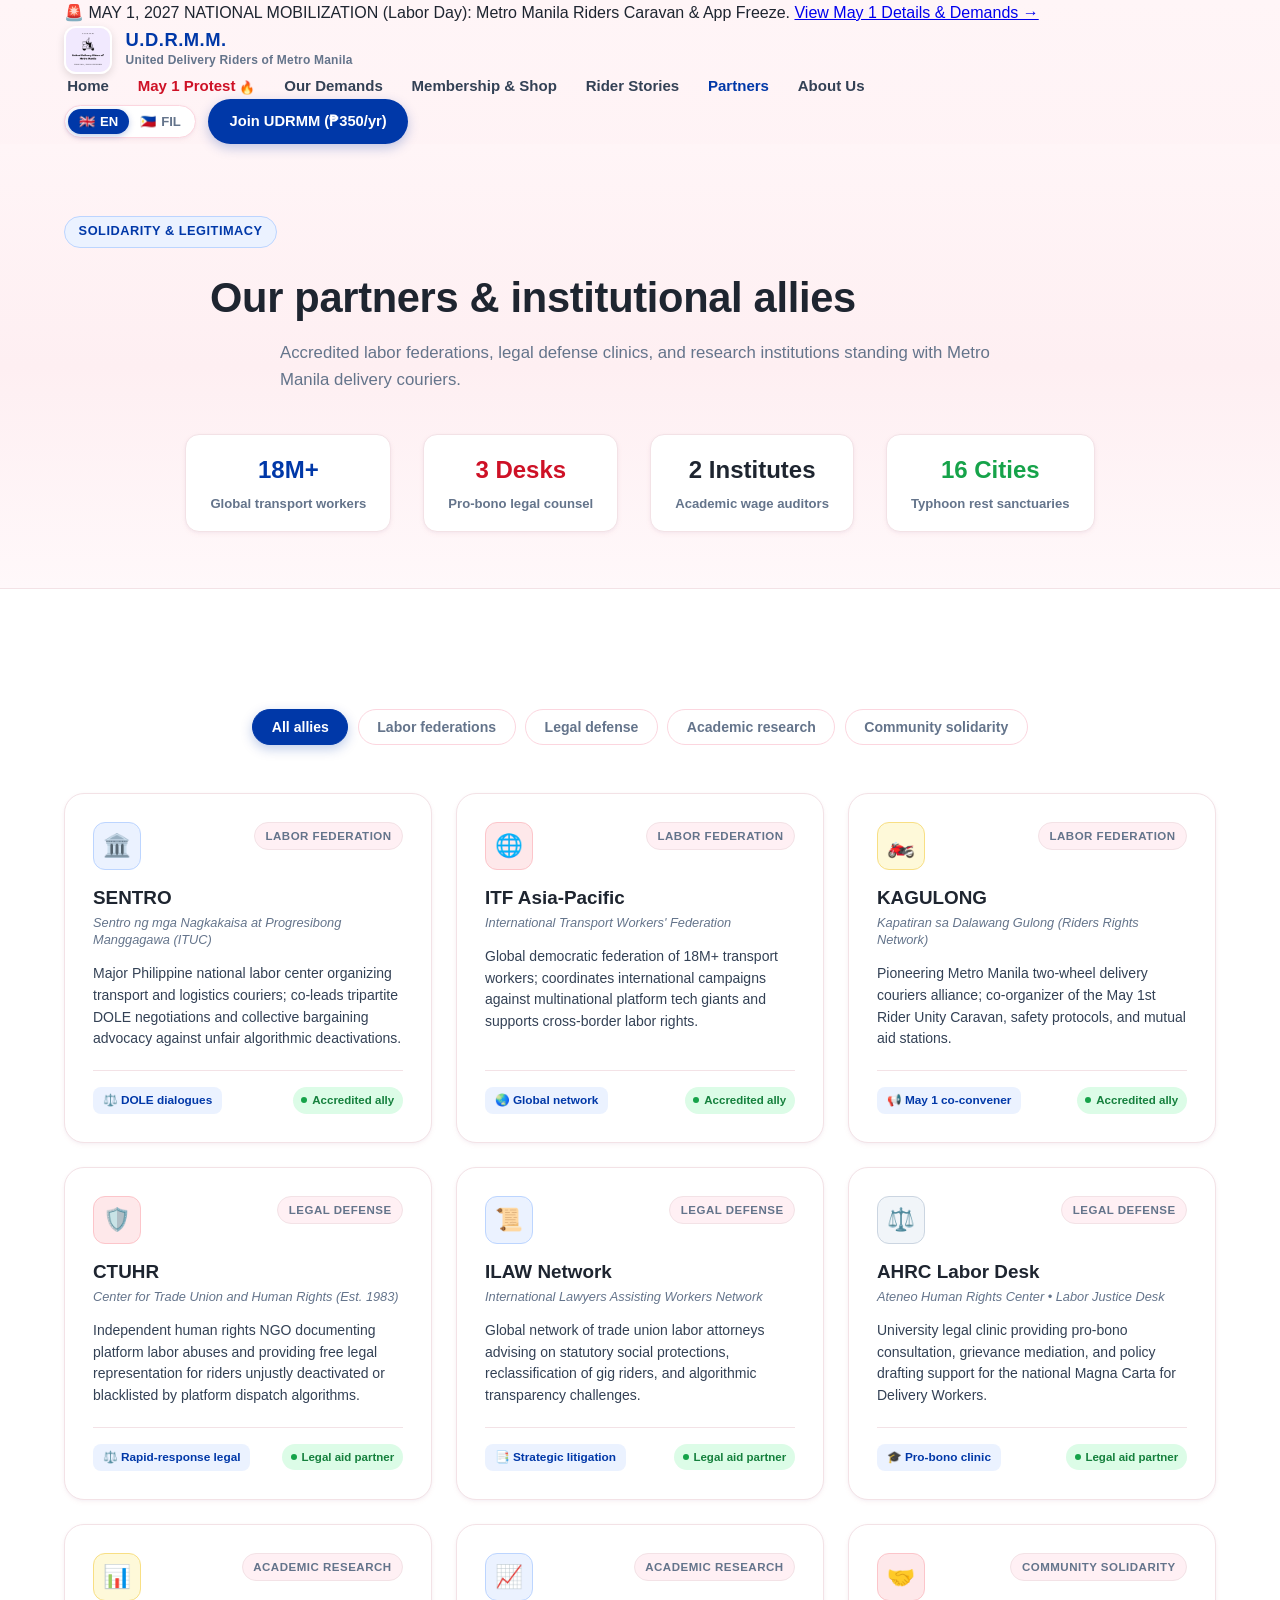
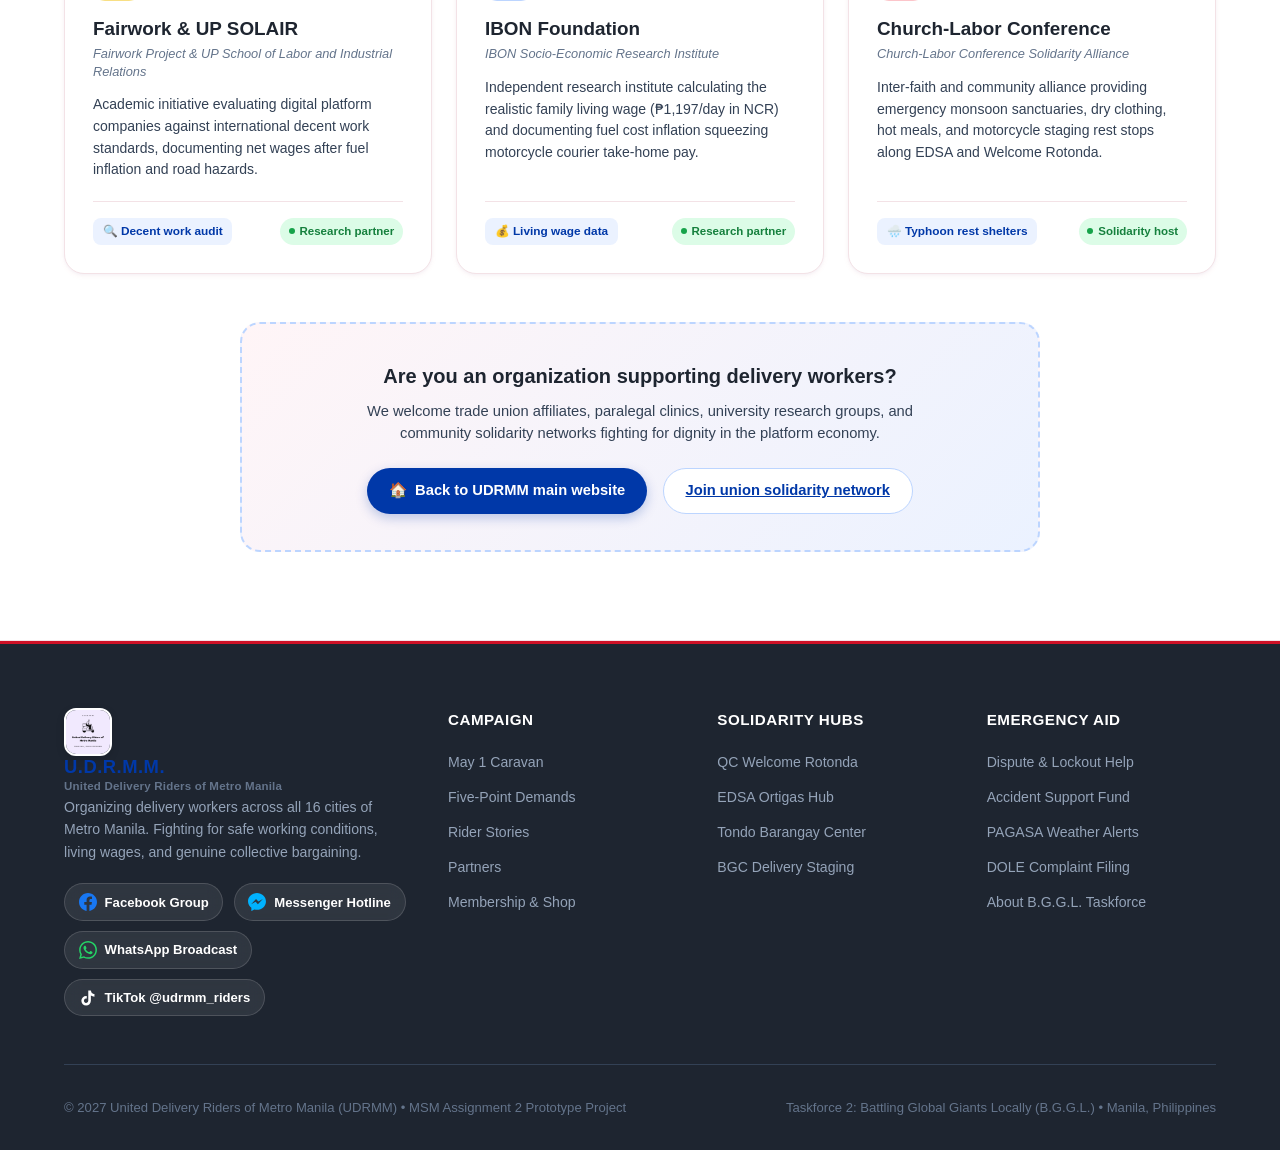
==== partners.html @ 3ba535cc "Update rider story quote to natural recommendation and add partners directory" ====
<!DOCTYPE html>
<html lang="en">
<head>
  <meta charset="UTF-8">
  <meta name="viewport" content="width=device-width, initial-scale=1.0">
  <title>Partners & Institutional Allies • United Delivery Riders of Metro Manila (UDRMM)</title>
  <meta name="description" content="Official directory of accredited trade union federations, legal defense clinics, and academic research institutions allied with the United Delivery Riders of Metro Manila (UDRMM).">
  <link rel="icon" type="image/png" href="assets/logo.png?v=20261011_pink">
  
  <!-- Google Fonts: Inter -->
  <link rel="preconnect" href="https://fonts.googleapis.com">
  <link rel="preconnect" href="https://fonts.gstatic.com" crossorigin>
  <link href="https://fonts.googleapis.com/css2?family=Inter:wght@400;500;600;700;800;900&display=swap" rel="stylesheet">
  
  <link rel="stylesheet" href="style.css">
</head>
<body>

  <!-- Top Announcement Bar -->
  <div class="top-bar" role="region" aria-label="Mobilization Alert">
    <div class="container top-bar-content">
      <span class="pulse-dot" aria-hidden="true"></span>
      <span class="alert-text" data-i18n="alertText">🚨 MAY 1, 2027 NATIONAL MOBILIZATION (Labor Day): Metro Manila Riders Caravan & App Freeze.</span>
      <a href="index.html#protest" class="alert-link" data-i18n="alertLink">View May 1 Details & Demands →</a>
    </div>
  </div>

  <!-- Header & Navigation -->
  <header class="site-header">
    <div class="container header-container">
      <!-- Brand / Logo -->
      <a href="index.html#home" class="brand" aria-label="UDRMM Home">
        <img src="assets/logo.png?v=20261011_pink" alt="UDRMM Official Logo" width="46" height="46" class="brand-logo-img">
        <div class="brand-text">
          <div class="brand-title">U.D.R.M.M.</div>
          <div class="brand-subtitle" data-i18n="brand_subtitle">United Delivery Riders of Metro Manila</div>
        </div>
      </a>

      <!-- Navigation Links -->
      <nav aria-label="Main Navigation">
        <ul class="nav-links">
          <li><a href="index.html#home" class="nav-link" data-i18n="navHome">Home</a></li>
          <li><a href="index.html#protest" class="nav-link highlight" data-i18n="navProtest">May 1 Protest</a></li>
          <li><a href="index.html#demands" class="nav-link" data-i18n="navDemands">Our Demands</a></li>
          <li><a href="index.html#shop" class="nav-link" data-i18n="navShop">Membership & Shop</a></li>
          <li><a href="index.html#stories" class="nav-link" data-i18n="navStories">Rider Stories</a></li>
          <li><a href="partners.html" class="nav-link active" data-i18n="navPartners">Partners</a></li>
          <li><a href="index.html#about" class="nav-link" data-i18n="navAbout">About Us</a></li>
        </ul>
      </nav>

      <!-- Language Selector & Header Actions -->
      <div class="nav-actions">
        <!-- Language Switcher Pill -->
        <div class="lang-selector" role="group" aria-label="Language Selector">
          <button type="button" class="lang-btn active" data-lang="en" aria-label="Switch to English">
            <span>🇬🇧</span> EN
          </button>
          <button type="button" class="lang-btn" data-lang="fil" aria-label="Lumipat sa Filipino">
            <span>🇵🇭</span> FIL
          </button>
        </div>

        <!-- Join UDRMM CTA Button -->
        <a href="index.html#shop" class="btn-primary open-membership-btn header-join-btn" data-i18n="btnJoinNav">
          Join UDRMM (₱350/yr)
        </a>

        <!-- Mobile Menu Toggle Button -->
        <button class="mobile-menu-btn" id="mobile-menu-toggle" aria-label="Open navigation menu">
          <span></span>
          <span></span>
          <span></span>
        </button>
      </div>
    </div>
  </header>

  <main>
    <!-- PARTNERS HERO BANNER -->
    <section style="padding: 4.5rem 0 2rem; background: var(--bg-page-gradient); border-bottom: 1px solid var(--border-light);">
      <div class="container text-center">
        <span class="section-badge badge-blue" data-i18n="partnersBadge">SOLIDARITY & LEGITIMACY</span>
        <h1 class="section-title" style="font-size: 2.6rem; max-width: 860px; margin: 0.8rem auto 1rem;" data-i18n="partnersTitle">
          Our partners & institutional allies
        </h1>
        <p class="section-desc" style="max-width: 720px; margin: 0 auto 2.5rem; font-size: 1.05rem;" data-i18n="partnersDesc">
          Accredited labor federations, legal defense clinics, and research institutions standing with Metro Manila delivery couriers.
        </p>

        <!-- Legitimacy Verification Indicators -->
        <div style="display: flex; justify-content: center; gap: 2rem; flex-wrap: wrap; margin-bottom: 1.5rem;">
          <div style="background: #FFFFFF; padding: 1rem 1.5rem; border-radius: var(--radius-md); border: 1px solid var(--border-light); box-shadow: var(--shadow-sm); text-align: center; min-width: 170px;">
            <strong style="display: block; font-size: 1.5rem; color: var(--ph-blue);">18M+</strong>
            <span style="font-size: 0.82rem; color: var(--text-muted); font-weight: 600;">Global transport workers</span>
          </div>
          <div style="background: #FFFFFF; padding: 1rem 1.5rem; border-radius: var(--radius-md); border: 1px solid var(--border-light); box-shadow: var(--shadow-sm); text-align: center; min-width: 170px;">
            <strong style="display: block; font-size: 1.5rem; color: var(--ph-red);">3 Desks</strong>
            <span style="font-size: 0.82rem; color: var(--text-muted); font-weight: 600;">Pro-bono legal counsel</span>
          </div>
          <div style="background: #FFFFFF; padding: 1rem 1.5rem; border-radius: var(--radius-md); border: 1px solid var(--border-light); box-shadow: var(--shadow-sm); text-align: center; min-width: 170px;">
            <strong style="display: block; font-size: 1.5rem; color: var(--text-main);">2 Institutes</strong>
            <span style="font-size: 0.82rem; color: var(--text-muted); font-weight: 600;">Academic wage auditors</span>
          </div>
          <div style="background: #FFFFFF; padding: 1rem 1.5rem; border-radius: var(--radius-md); border: 1px solid var(--border-light); box-shadow: var(--shadow-sm); text-align: center; min-width: 170px;">
            <strong style="display: block; font-size: 1.5rem; color: #16A34A;">16 Cities</strong>
            <span style="font-size: 0.82rem; color: var(--text-muted); font-weight: 600;">Typhoon rest sanctuaries</span>
          </div>
        </div>
      </div>
    </section>

    <!-- PARTNERS DIRECTORY SECTION -->
    <section class="partners-section" id="partners" style="border-top: none;">
      <div class="container">
        <!-- Category Filter Bar -->
        <div class="partners-filter-bar" role="tablist" aria-label="Partner categories">
          <button type="button" class="partner-filter-btn active" data-filter="all" role="tab" aria-selected="true" data-i18n="filterAll">All allies</button>
          <button type="button" class="partner-filter-btn" data-filter="labor" role="tab" aria-selected="false" data-i18n="filterLabor">Labor federations</button>
          <button type="button" class="partner-filter-btn" data-filter="legal" role="tab" aria-selected="false" data-i18n="filterLegal">Legal defense</button>
          <button type="button" class="partner-filter-btn" data-filter="research" role="tab" aria-selected="false" data-i18n="filterResearch">Academic research</button>
          <button type="button" class="partner-filter-btn" data-filter="community" role="tab" aria-selected="false" data-i18n="filterCommunity">Community solidarity</button>
        </div>

        <!-- Partners Grid -->
        <div class="partners-grid" id="partners-grid">
          <!-- 1. SENTRO -->
          <div class="partner-card" data-category="labor">
            <div class="partner-card-header">
              <div class="partner-icon-box">🏛️</div>
              <span class="partner-category-tag" data-i18n="catLabor">Labor federation</span>
            </div>
            <h3 class="partner-card-title">SENTRO</h3>
            <div class="partner-card-full-name">Sentro ng mga Nagkakaisa at Progresibong Manggagawa (ITUC)</div>
            <p class="partner-card-desc" data-i18n="partnerSentroDesc">
              Major Philippine national labor center organizing transport and logistics couriers; co-leads tripartite DOLE negotiations and collective bargaining advocacy against unfair algorithmic deactivations.
            </p>
            <div class="partner-card-footer">
              <span class="partner-role-pill" data-i18n="roleSentro">⚖️ DOLE dialogues</span>
              <span class="partner-status-badge" data-i18n="statusAccredited">Accredited ally</span>
            </div>
          </div>

          <!-- 2. ITF Asia-Pacific -->
          <div class="partner-card" data-category="labor">
            <div class="partner-card-header">
              <div class="partner-icon-box icon-red">🌐</div>
              <span class="partner-category-tag" data-i18n="catLabor">Labor federation</span>
            </div>
            <h3 class="partner-card-title">ITF Asia-Pacific</h3>
            <div class="partner-card-full-name">International Transport Workers' Federation</div>
            <p class="partner-card-desc" data-i18n="partnerItfDesc">
              Global democratic federation of 18M+ transport workers; coordinates international campaigns against multinational platform tech giants and supports cross-border labor rights.
            </p>
            <div class="partner-card-footer">
              <span class="partner-role-pill" data-i18n="roleItf">🌏 Global network</span>
              <span class="partner-status-badge" data-i18n="statusAccredited">Accredited ally</span>
            </div>
          </div>

          <!-- 3. KAGULONG -->
          <div class="partner-card" data-category="labor">
            <div class="partner-card-header">
              <div class="partner-icon-box icon-yellow">🏍️</div>
              <span class="partner-category-tag" data-i18n="catLabor">Labor federation</span>
            </div>
            <h3 class="partner-card-title">KAGULONG</h3>
            <div class="partner-card-full-name">Kapatiran sa Dalawang Gulong (Riders Rights Network)</div>
            <p class="partner-card-desc" data-i18n="partnerKagulongDesc">
              Pioneering Metro Manila two-wheel delivery couriers alliance; co-organizer of the May 1st Rider Unity Caravan, safety protocols, and mutual aid stations.
            </p>
            <div class="partner-card-footer">
              <span class="partner-role-pill" data-i18n="roleKagulong">📢 May 1 co-convener</span>
              <span class="partner-status-badge" data-i18n="statusAccredited">Accredited ally</span>
            </div>
          </div>

          <!-- 4. CTUHR -->
          <div class="partner-card" data-category="legal">
            <div class="partner-card-header">
              <div class="partner-icon-box icon-red">🛡️</div>
              <span class="partner-category-tag" data-i18n="catLegal">Legal defense</span>
            </div>
            <h3 class="partner-card-title">CTUHR</h3>
            <div class="partner-card-full-name">Center for Trade Union and Human Rights (Est. 1983)</div>
            <p class="partner-card-desc" data-i18n="partnerCtuhrDesc">
              Independent human rights NGO documenting platform labor abuses and providing free legal representation for riders unjustly deactivated or blacklisted by platform dispatch algorithms.
            </p>
            <div class="partner-card-footer">
              <span class="partner-role-pill" data-i18n="roleCtuhr">⚖️ Rapid-response legal</span>
              <span class="partner-status-badge" data-i18n="statusLegal">Legal aid partner</span>
            </div>
          </div>

          <!-- 5. ILAW Network -->
          <div class="partner-card" data-category="legal">
            <div class="partner-card-header">
              <div class="partner-icon-box">📜</div>
              <span class="partner-category-tag" data-i18n="catLegal">Legal defense</span>
            </div>
            <h3 class="partner-card-title">ILAW Network</h3>
            <div class="partner-card-full-name">International Lawyers Assisting Workers Network</div>
            <p class="partner-card-desc" data-i18n="partnerIlawDesc">
              Global network of trade union labor attorneys advising on statutory social protections, reclassification of gig riders, and algorithmic transparency challenges.
            </p>
            <div class="partner-card-footer">
              <span class="partner-role-pill" data-i18n="roleIlaw">📑 Strategic litigation</span>
              <span class="partner-status-badge" data-i18n="statusLegal">Legal aid partner</span>
            </div>
          </div>

          <!-- 6. Ateneo Human Rights Center (AHRC) -->
          <div class="partner-card" data-category="legal">
            <div class="partner-card-header">
              <div class="partner-icon-box icon-slate">⚖️</div>
              <span class="partner-category-tag" data-i18n="catLegal">Legal defense</span>
            </div>
            <h3 class="partner-card-title">AHRC Labor Desk</h3>
            <div class="partner-card-full-name">Ateneo Human Rights Center • Labor Justice Desk</div>
            <p class="partner-card-desc" data-i18n="partnerAhrcDesc">
              University legal clinic providing pro-bono consultation, grievance mediation, and policy drafting support for the national Magna Carta for Delivery Workers.
            </p>
            <div class="partner-card-footer">
              <span class="partner-role-pill" data-i18n="roleAhrc">🎓 Pro-bono clinic</span>
              <span class="partner-status-badge" data-i18n="statusLegal">Legal aid partner</span>
            </div>
          </div>

          <!-- 7. Fairwork Philippines / UP SOLAIR -->
          <div class="partner-card" data-category="research">
            <div class="partner-card-header">
              <div class="partner-icon-box icon-yellow">📊</div>
              <span class="partner-category-tag" data-i18n="catResearch">Academic research</span>
            </div>
            <h3 class="partner-card-title">Fairwork & UP SOLAIR</h3>
            <div class="partner-card-full-name">Fairwork Project & UP School of Labor and Industrial Relations</div>
            <p class="partner-card-desc" data-i18n="partnerFairworkDesc">
              Academic initiative evaluating digital platform companies against international decent work standards, documenting net wages after fuel inflation and road hazards.
            </p>
            <div class="partner-card-footer">
              <span class="partner-role-pill" data-i18n="roleFairwork">🔍 Decent work audit</span>
              <span class="partner-status-badge" data-i18n="statusResearch">Research partner</span>
            </div>
          </div>

          <!-- 8. IBON Foundation -->
          <div class="partner-card" data-category="research">
            <div class="partner-card-header">
              <div class="partner-icon-box">📈</div>
              <span class="partner-category-tag" data-i18n="catResearch">Academic research</span>
            </div>
            <h3 class="partner-card-title">IBON Foundation</h3>
            <div class="partner-card-full-name">IBON Socio-Economic Research Institute</div>
            <p class="partner-card-desc" data-i18n="partnerIbonDesc">
              Independent research institute calculating the realistic family living wage (₱1,197/day in NCR) and documenting fuel cost inflation squeezing motorcycle courier take-home pay.
            </p>
            <div class="partner-card-footer">
              <span class="partner-role-pill" data-i18n="roleIbon">💰 Living wage data</span>
              <span class="partner-status-badge" data-i18n="statusResearch">Research partner</span>
            </div>
          </div>

          <!-- 9. Church-Labor Conference (CLC) -->
          <div class="partner-card" data-category="community">
            <div class="partner-card-header">
              <div class="partner-icon-box icon-red">🤝</div>
              <span class="partner-category-tag" data-i18n="catCommunity">Community solidarity</span>
            </div>
            <h3 class="partner-card-title">Church-Labor Conference</h3>
            <div class="partner-card-full-name">Church-Labor Conference Solidarity Alliance</div>
            <p class="partner-card-desc" data-i18n="partnerClcDesc">
              Inter-faith and community alliance providing emergency monsoon sanctuaries, dry clothing, hot meals, and motorcycle staging rest stops along EDSA and Welcome Rotonda.
            </p>
            <div class="partner-card-footer">
              <span class="partner-role-pill" data-i18n="roleClc">🌧️ Typhoon rest shelters</span>
              <span class="partner-status-badge" data-i18n="statusCommunity">Solidarity host</span>
            </div>
          </div>
        </div>

        <!-- Partnership Solidarity CTA Box -->
        <div class="partners-cta-box">
          <h3 class="partners-cta-title" data-i18n="partnersCtaTitle">Are you an organization supporting delivery workers?</h3>
          <p class="partners-cta-desc" data-i18n="partnersCtaDesc">
            We welcome trade union affiliates, paralegal clinics, university research groups, and community solidarity networks fighting for dignity in the platform economy.
          </p>
          <div class="partners-cta-actions">
            <a href="index.html#home" class="btn-primary">
              <span>🏠</span> Back to UDRMM main website
            </a>
            <a href="index.html#shop" class="btn-secondary open-membership-btn" data-i18n="btnJoinAsAlly">
              <span>✊</span> Join union solidarity network
            </a>
          </div>
        </div>
      </div>
    </section>
  </main>

  <!-- Site Footer -->
  <footer class="site-footer">
    <div class="container">
      <div class="footer-grid">
        <div class="footer-brand">
          <div class="footer-logo">
            <img src="assets/logo.png?v=20261011_pink" alt="UDRMM Official Logo" width="44" height="44" class="brand-logo-img">
            <div>
              <div class="brand-title">U.D.R.M.M.</div>
              <div class="brand-subtitle" style="font-size: 0.72rem;" data-i18n="brand_subtitle">United Delivery Riders of Metro Manila</div>
            </div>
          </div>
          <p class="footer-desc">
            Organizing delivery workers across all 16 cities of Metro Manila. Fighting for safe working conditions, living wages, and genuine collective bargaining.
          </p>
          <div class="social-pills-row" role="list" aria-label="Official Union Community Channels">
            <a href="https://facebook.com" target="_blank" rel="noopener noreferrer" class="social-pill pill-facebook" role="listitem" aria-label="UDRMM Facebook Group">
              <svg width="18" height="18" viewBox="0 0 24 24" fill="#1877F2"><path d="M24 12.073c0-6.627-5.373-12-12-12s-12 5.373-12 12c0 5.99 4.388 10.954 10.125 11.854v-8.385H7.078v-3.47h3.047V9.43c0-3.007 1.792-4.669 4.533-4.669 1.312 0 2.686.235 2.686.235v2.953H15.83c-1.491 0-1.956.925-1.956 1.874v2.25h3.328l-.532 3.47h-2.796v8.385C19.612 23.027 24 18.062 24 12.073z"/></svg>
              <span>Facebook Group</span>
            </a>
            <a href="https://messenger.com" target="_blank" rel="noopener noreferrer" class="social-pill pill-messenger" role="listitem" aria-label="UDRMM Messenger Hotline">
              <svg width="18" height="18" viewBox="0 0 24 24" fill="#00B2FE"><path d="M12 0C5.373 0 0 4.974 0 11.111c0 3.498 1.744 6.614 4.469 8.652v4.341l4.062-2.23c1.074.298 2.222.459 3.406.459 6.627 0 12-4.975 12-11.111C24 4.974 18.627 0 12 0zm1.191 14.963l-3.055-3.26-5.963 3.26 6.559-6.963 3.13 3.259 5.889-3.259-6.56 6.963z"/></svg>
              <span>Messenger Hotline</span>
            </a>
            <a href="https://whatsapp.com" target="_blank" rel="noopener noreferrer" class="social-pill pill-whatsapp" role="listitem" aria-label="UDRMM WhatsApp Community">
              <svg width="18" height="18" viewBox="0 0 24 24" fill="#25D366"><path d="M.057 24l1.687-6.163c-1.041-1.804-1.588-3.849-1.587-5.946.003-6.556 5.338-11.891 11.893-11.891 3.181.001 6.167 1.24 8.413 3.488 2.245 2.248 3.481 5.236 3.48 8.414-.003 6.557-5.338 11.892-11.893 11.892-1.99-.001-3.951-.5-5.688-1.448l-6.305 1.654zm6.597-3.807c1.676.995 3.276 1.591 5.392 1.592 5.448 0 9.886-4.434 9.889-9.885.002-5.462-4.415-9.89-9.881-9.892-5.452 0-9.887 4.434-9.889 9.884-.001 2.225.651 3.891 1.746 5.634l-.999 3.648 3.742-.981zm11.387-5.464c-.074-.124-.272-.198-.57-.347-.297-.149-1.758-.868-2.031-.967-.272-.099-.47-.149-.669.149-.198.297-.768.967-.941 1.165-.173.198-.347.223-.644.074-.297-.149-1.255-.462-2.39-1.475-.883-.788-1.48-1.761-1.653-2.059-.173-.297-.018-.458.13-.606.134-.133.297-.347.446-.521.151-.172.2-.296.3-.495.099-.198.05-.372-.025-.521-.075-.148-.669-1.611-.916-2.206-.242-.579-.487-.501-.669-.51l-.57-.01c-.198 0-.52.074-.792.372s-1.04 1.016-1.04 2.479 1.065 2.876 1.213 3.074c.149.198 2.095 3.2 5.076 4.487.709.306 1.263.489 1.694.626.712.226 1.36.194 1.872.118.571-.085 1.758-.719 2.006-1.413.248-.695.248-1.29.173-1.414z"/></svg>
              <span>WhatsApp Broadcast</span>
            </a>
            <a href="https://tiktok.com" target="_blank" rel="noopener noreferrer" class="social-pill pill-tiktok" role="listitem" aria-label="UDRMM TikTok Account">
              <svg width="18" height="18" viewBox="0 0 24 24" fill="#FFFFFF"><path d="M19.59 6.69a4.83 4.83 0 0 1-3.77-4.25V2h-3.45v13.67a2.89 2.89 0 0 1-5.2 1.74 2.89 2.89 0 0 1 2.31-4.64c.298 0 .591.045.87.134V9.42a6.34 6.34 0 0 0-.87-.06 6.34 6.34 0 0 0-6.34 6.34 6.34 6.34 0 0 0 6.34 6.34 6.34 6.34 0 0 0 6.34-6.34V8.75a8.16 8.16 0 0 0 4.77 1.52V6.82a4.85 4.85 0 0 1-1-.13z"/></svg>
              <span>TikTok @udrmm_riders</span>
            </a>
          </div>
        </div>

        <div class="footer-col">
          <h5>Campaign</h5>
          <ul class="footer-links">
            <li><a href="index.html#protest">May 1 Caravan</a></li>
            <li><a href="index.html#demands">Five-Point Demands</a></li>
            <li><a href="index.html#stories">Rider Stories</a></li>
            <li><a href="partners.html" data-i18n="navPartners">Partners</a></li>
            <li><a href="index.html#shop" data-i18n="navShop">Membership & Shop</a></li>
          </ul>
        </div>

        <div class="footer-col">
          <h5>Solidarity Hubs</h5>
          <ul class="footer-links">
            <li><a href="#">QC Welcome Rotonda</a></li>
            <li><a href="#">EDSA Ortigas Hub</a></li>
            <li><a href="#">Tondo Barangay Center</a></li>
            <li><a href="#">BGC Delivery Staging</a></li>
          </ul>
        </div>

        <div class="footer-col">
          <h5>Emergency Aid</h5>
          <ul class="footer-links">
            <li><a href="#">Dispute & Lockout Help</a></li>
            <li><a href="#">Accident Support Fund</a></li>
            <li><a href="#">PAGASA Weather Alerts</a></li>
            <li><a href="#">DOLE Complaint Filing</a></li>
            <li><a href="index.html#about">About B.G.G.L. Taskforce</a></li>
          </ul>
        </div>
      </div>

      <div class="footer-bottom">
        <div>
          © 2027 United Delivery Riders of Metro Manila (UDRMM) • MSM Assignment 2 Prototype Project
        </div>
        <div>
          Taskforce 2: Battling Global Giants Locally (B.G.G.L.) • Manila, Philippines
        </div>
      </div>
    </div>
  </footer>

  <!-- MOBILE NAVIGATION DRAWER & OVERLAY -->
  <div class="mobile-nav-overlay" id="mobile-nav-overlay" aria-hidden="true">
    <div class="mobile-nav-backdrop" id="mobile-nav-backdrop"></div>
    <div class="mobile-nav-drawer" id="mobile-nav-drawer" role="dialog" aria-modal="true" aria-label="Mobile Navigation">
      <div class="mobile-nav-header">
        <a href="index.html#home" class="mobile-nav-brand" id="mobile-nav-brand-link">
          <img src="assets/logo.png?v=20261011_pink" alt="UDRMM Official Logo" width="38" height="38" class="brand-logo-img">
          <div>
            <div class="brand-title" style="font-size: 0.95rem;">U.D.R.M.M.</div>
            <div class="brand-subtitle" style="font-size: 0.7rem;" data-i18n="brand_subtitle">United Delivery Riders of Metro Manila</div>
          </div>
        </a>
        <button class="mobile-nav-close" id="mobile-nav-close" aria-label="Close navigation menu">✕</button>
      </div>

      <div class="mobile-nav-body">
        <ul class="mobile-nav-list">
          <li>
            <a href="index.html#home" class="mobile-nav-link">
              <span class="mn-icon">🏠</span>
              <span data-i18n="navHome">Home</span>
            </a>
          </li>
          <li>
            <a href="index.html#protest" class="mobile-nav-link mn-protest">
              <span class="mn-icon">🚨</span>
              <span data-i18n="navProtest">May 1 Protest</span>
              <span class="mn-badge">Labor Day 2027</span>
            </a>
          </li>
          <li>
            <a href="index.html#demands" class="mobile-nav-link">
              <span class="mn-icon">📋</span>
              <span data-i18n="navDemands">Our Demands</span>
            </a>
          </li>
          <li>
            <a href="index.html#shop" class="mobile-nav-link">
              <span class="mn-icon">🛍️</span>
              <span data-i18n="navShop">Membership & Shop</span>
              <span class="mn-badge-free">JOIN & GEAR</span>
            </a>
          </li>
          <li>
            <a href="index.html#stories" class="mobile-nav-link">
              <span class="mn-icon">🗣️</span>
              <span data-i18n="navStories">Rider Stories</span>
            </a>
          </li>
          <li>
            <a href="partners.html" class="mobile-nav-link active">
              <span class="mn-icon">🤝</span>
              <span data-i18n="navPartners">Partners</span>
            </a>
          </li>
          <li>
            <a href="index.html#about" class="mobile-nav-link">
              <span class="mn-icon">ℹ️</span>
              <span data-i18n="navAbout">About Us</span>
            </a>
          </li>
        </ul>

        <!-- Mobile CTA: Join UDRMM (₱350/yr) -->
        <div class="mobile-nav-cta-card">
          <div class="mn-cta-header">
            <span class="mn-gift-icon">🎁</span>
            <div>
              <strong style="color: var(--ph-blue); font-size: 0.92rem; display: block;">Official Union Membership</strong>
              <p style="font-size: 0.78rem; color: var(--text-body); margin: 0;" data-i18n="heroPonchoDesc">
                High-visibility reflective all-weather poncho given to all riders upon registration.
              </p>
            </div>
          </div>
          <a href="index.html#shop" class="btn-primary mobile-cta-btn" style="width: 100%; justify-content: center; margin-top: 0.75rem; text-decoration: none;" data-i18n="btnJoinNav">
            Join UDRMM (₱350/yr)
          </a>
        </div>

        <!-- Quick Language Switcher inside menu -->
        <div class="mobile-nav-lang-section">
          <span style="font-size: 0.78rem; font-weight: 700; color: var(--text-muted); text-transform: uppercase; letter-spacing: 0.5px;">Wika / Language</span>
          <div class="lang-selector mobile-lang-selector" role="group" aria-label="Language Selector">
            <button type="button" class="lang-btn active" data-lang="en">
              <span>🇬🇧</span> English
            </button>
            <button type="button" class="lang-btn" data-lang="fil">
              <span>🇵🇭</span> Filipino
            </button>
          </div>
        </div>
      </div>
    </div>
  </div>

  <script src="app.js"></script>
</body>
</html>
---- style.css ----
:root {
  /* Soft Rosy & Warm Backgrounds */
  --bg-page: #FFF4F6;
  --bg-page-gradient: linear-gradient(180deg, #FFF5F7 0%, #FEEFF2 50%, #FFF8FA 100%);
  --bg-card: #FFFFFF;
  --bg-card-soft: #FFF0F4;
  --bg-card-hover: #FFEAF0;
  --bg-highlight: #FFE5EC;
  
  /* Philippine Flag & Union Colors */
  --ph-blue: #0038A8;
  --ph-blue-hover: #002D87;
  --ph-blue-light: #EBF2FF;
  --ph-blue-border: #BCD5FF;
  
  --ph-red: #CE1126;
  --ph-red-hover: #B50C1F;
  --ph-red-light: #FEE8EA;
  --ph-red-border: #FCC5CA;
  
  --ph-yellow: #FCD116;
  --ph-yellow-dark: #D9A404;
  --ph-yellow-light: #FEF9D9;
  
  --union-neon: #DFFF00;
  --union-neon-text: #2C3500;
  
  /* Neutral Slate Texts */
  --text-main: #1E2530;
  --text-body: #334155;
  --text-muted: #64748B;
  --text-light: #94A3B8;
  --border-subtle: #FCD6DF;
  --border-light: #F3E2E6;
  
  /* Shadows & Elevation */
  --shadow-sm: 0 2px 6px rgba(206, 17, 38, 0.04), 0 1px 3px rgba(0, 56, 168, 0.04);
  --shadow-md: 0 10px 25px -4px rgba(220, 38, 76, 0.08), 0 4px 10px -2px rgba(0, 56, 168, 0.05);
  --shadow-lg: 0 20px 35px -5px rgba(206, 17, 38, 0.12), 0 10px 15px -4px rgba(0, 56, 168, 0.06);
  --radius-sm: 8px;
  --radius-md: 14px;
  --radius-lg: 20px;
  --radius-pill: 9999px;
  
  --font-sans: -apple-system, BlinkMacSystemFont, "Segoe UI", Roboto, "Helvetica Neue", Arial, sans-serif;
  --container-max: 1200px;
}

* {
  box-sizing: border-box;
  margin: 0;
  padding: 0;
}

html {
  scroll-behavior: smooth;
  scroll-padding-top: 85px;
  font-size: 16px;
}

body {
  font-family: var(--font-sans);
  background: var(--bg-page-gradient);
  background-attachment: fixed;
  color: var(--text-main);
  line-height: 1.6;
  overflow-x: hidden;
  min-height: 100vh;
}

body.modal-open {
  overflow: hidden !important;
}

/* Accessibility focus */
button:focus-visible, a:focus-visible, input:focus-visible, select:focus-visible {
  outline: 3px solid var(--ph-blue);
  outline-offset: 2px;
}

/* Container */
.container {
  width: 100%;
  max-width: var(--container-max);
  margin: 0 auto;
  padding: 0 1.5rem;
}

/* Top Notification / Emergency Alert Bar */
.top-alert-bar {
  background: linear-gradient(90deg, #CE1126 0%, #B50C1F 60%, #0038A8 100%);
  color: #FFFFFF;
  font-size: 0.88rem;
  padding: 0.6rem 1rem;
  text-align: center;
  position: relative;
  z-index: 101;
  box-shadow: 0 2px 8px rgba(206, 17, 38, 0.2);
}

.top-alert-content {
  display: flex;
  align-items: center;
  justify-content: center;
  gap: 0.75rem;
  flex-wrap: wrap;
  font-weight: 500;
}

.alert-tag {
  background: var(--union-neon);
  color: var(--union-neon-text);
  padding: 0.15rem 0.6rem;
  border-radius: var(--radius-pill);
  font-size: 0.75rem;
  font-weight: 800;
  letter-spacing: 0.5px;
  text-transform: uppercase;
}

.top-alert-link {
  color: #FFFFFF;
  text-decoration: underline;
  font-weight: 700;
  cursor: pointer;
  margin-left: 0.4rem;
}

/* Navigation */
.navbar {
  position: sticky;
  top: 0;
  background: rgba(255, 245, 247, 0.94);
  backdrop-filter: blur(14px);
  -webkit-backdrop-filter: blur(14px);
  border-bottom: 1px solid var(--border-subtle);
  z-index: 100;
  transition: all 0.3s ease;
}

.nav-container {
  display: flex;
  align-items: center;
  justify-content: space-between;
  height: 74px;
}

.brand {
  display: flex;
  align-items: center;
  gap: 0.85rem;
  text-decoration: none;
  color: var(--text-main);
}

.brand-logo-img {
  width: 48px;
  height: 48px;
  border-radius: 12px;
  object-fit: cover;
  box-shadow: 0 3px 8px rgba(0, 0, 0, 0.12);
  border: 2px solid var(--bg-card);
}

.brand-text {
  display: flex;
  flex-direction: column;
}

.brand-title {
  font-size: 1.15rem;
  font-weight: 900;
  letter-spacing: 0.5px;
  color: var(--ph-blue);
  line-height: 1.15;
}

.brand-subtitle {
  font-size: 0.75rem;
  font-weight: 600;
  color: var(--text-muted);
  letter-spacing: 0.2px;
}

.nav-links {
  display: flex;
  align-items: center;
  gap: 1.4rem;
  list-style: none;
}

.nav-link {
  text-decoration: none;
  color: var(--text-body);
  font-weight: 600;
  font-size: 0.94rem;
  position: relative;
  transition: color 0.2s ease;
  padding: 0.4rem 0.2rem;
}

.nav-link:hover, .nav-link.active {
  color: var(--ph-blue);
}

.nav-link.highlight {
  color: var(--ph-red);
}

.nav-link.highlight::after {
  content: "🔥";
  margin-left: 4px;
  font-size: 0.85em;
}

.nav-actions {
  display: flex;
  align-items: center;
  gap: 0.75rem;
}

/* Language Switcher Pill */
.lang-selector {
  display: inline-flex;
  align-items: center;
  background: #FFFFFF;
  border: 1.5px solid var(--border-subtle);
  border-radius: var(--radius-pill);
  padding: 3px;
  box-shadow: var(--shadow-sm);
}

.lang-btn {
  border: none;
  background: transparent;
  padding: 5px 11px;
  font-size: 0.82rem;
  font-weight: 700;
  border-radius: var(--radius-pill);
  cursor: pointer;
  color: var(--text-muted);
  display: flex;
  align-items: center;
  gap: 5px;
  transition: all 0.2s ease;
}

.lang-btn.active {
  background: var(--ph-blue);
  color: #FFFFFF;
  box-shadow: 0 2px 6px rgba(0, 56, 168, 0.25);
}

.lang-btn:hover:not(.active) {
  color: var(--ph-blue);
  background: var(--ph-blue-light);
}

/* Header Buttons */
.cart-btn {
  position: relative;
  background: #FFFFFF;
  border: 1.5px solid var(--border-subtle);
  width: 42px;
  height: 42px;
  border-radius: 50%;
  display: flex;
  align-items: center;
  justify-content: center;
  cursor: pointer;
  color: var(--text-main);
  transition: all 0.2s ease;
  box-shadow: var(--shadow-sm);
}

.cart-btn:hover {
  border-color: var(--ph-blue);
  color: var(--ph-blue);
  transform: translateY(-1px);
}

.cart-count {
  position: absolute;
  top: -4px;
  right: -4px;
  background: var(--ph-red);
  color: #FFFFFF;
  font-size: 0.7rem;
  font-weight: 800;
  width: 20px;
  height: 20px;
  border-radius: 50%;
  display: flex;
  align-items: center;
  justify-content: center;
  border: 2px solid #FFFFFF;
}

.btn-primary {
  background: var(--ph-blue);
  color: #FFFFFF;
  padding: 0.65rem 1.35rem;
  border-radius: var(--radius-pill);
  font-weight: 700;
  font-size: 0.92rem;
  text-decoration: none;
  border: none;
  cursor: pointer;
  display: inline-flex;
  align-items: center;
  gap: 0.5rem;
  transition: all 0.25s ease;
  box-shadow: 0 4px 12px rgba(0, 56, 168, 0.25);
}

.btn-primary:hover {
  background: var(--ph-blue-hover);
  transform: translateY(-2px);
  box-shadow: 0 6px 18px rgba(0, 56, 168, 0.35);
}

.btn-red {
  background: var(--ph-red);
  color: #FFFFFF;
  padding: 0.65rem 1.35rem;
  border-radius: var(--radius-pill);
  font-weight: 700;
  font-size: 0.92rem;
  text-decoration: none;
  border: none;
  cursor: pointer;
  display: inline-flex;
  align-items: center;
  gap: 0.5rem;
  transition: all 0.25s ease;
  box-shadow: 0 4px 12px rgba(206, 17, 38, 0.25);
}

.btn-red:hover {
  background: var(--ph-red-hover);
  transform: translateY(-2px);
  box-shadow: 0 6px 18px rgba(206, 17, 38, 0.35);
}

.btn-secondary {
  background: #FFFFFF;
  color: var(--ph-blue);
  border: 1.5px solid var(--ph-blue-border);
  padding: 0.65rem 1.35rem;
  border-radius: var(--radius-pill);
  font-weight: 700;
  font-size: 0.92rem;
  cursor: pointer;
  display: inline-flex;
  align-items: center;
  gap: 0.5rem;
  transition: all 0.2s ease;
}

.btn-secondary:hover {
  background: var(--ph-blue-light);
  border-color: var(--ph-blue);
  transform: translateY(-1px);
}

/* Mobile Hamburger Button */
.mobile-menu-btn {
  display: none;
  align-items: center;
  justify-content: center;
  width: 44px;
  height: 44px;
  min-width: 44px;
  min-height: 44px;
  border-radius: 12px;
  background: #FFFFFF;
  border: 1.5px solid var(--border-light);
  color: var(--ph-blue);
  cursor: pointer;
  padding: 0;
  transition: all 0.2s ease;
  box-shadow: 0 2px 6px rgba(0, 0, 0, 0.05);
}

.mobile-menu-btn:hover,
.mobile-menu-btn:focus,
.mobile-menu-btn:active {
  background: var(--ph-blue-light);
  border-color: var(--ph-blue);
  color: var(--ph-blue-hover);
  transform: translateY(-1px);
}

/* Hero Section */
.hero {
  padding: 3.5rem 0 4rem;
  position: relative;
  overflow: hidden;
}

.hero-grid {
  display: grid;
  grid-template-columns: 1.15fr 0.85fr;
  gap: 3rem;
  align-items: center;
}

.hero-badge-pill {
  display: inline-flex;
  align-items: center;
  gap: 0.5rem;
  background: var(--bg-card);
  border: 1.5px solid var(--border-subtle);
  padding: 0.35rem 0.9rem;
  border-radius: var(--radius-pill);
  font-size: 0.82rem;
  font-weight: 700;
  color: var(--ph-red);
  margin-bottom: 1.25rem;
  box-shadow: var(--shadow-sm);
}

.hero-title {
  font-size: 2.85rem;
  font-weight: 900;
  line-height: 1.15;
  color: var(--text-main);
  margin-bottom: 1.25rem;
  letter-spacing: -0.5px;
}

.hero-title span.slogan-highlight {
  color: var(--ph-blue);
  position: relative;
  display: inline-block;
}

.hero-title span.slogan-highlight::after {
  content: "";
  position: absolute;
  left: 0;
  bottom: 4px;
  width: 100%;
  height: 8px;
  background: rgba(252, 209, 22, 0.45);
  z-index: -1;
  border-radius: 4px;
}

.hero-subtitle {
  font-size: 1.12rem;
  color: var(--text-body);
  line-height: 1.65;
  margin-bottom: 2rem;
  max-width: 580px;
}

.hero-cta-group {
  display: flex;
  gap: 1rem;
  flex-wrap: wrap;
  margin-bottom: 2.5rem;
}

.hero-stats-row {
  display: grid;
  grid-template-columns: repeat(3, 1fr);
  gap: 1rem;
  padding-top: 1.5rem;
  border-top: 1.5px dashed var(--border-subtle);
}

.stat-item {
  display: flex;
  flex-direction: column;
}

.stat-num {
  font-size: 1.75rem;
  font-weight: 900;
  color: var(--ph-blue);
  line-height: 1;
  margin-bottom: 0.3rem;
}

.stat-label {
  font-size: 0.8rem;
  color: var(--text-muted);
  font-weight: 600;
  line-height: 1.3;
}

/* Hero Right: Interactive Card Showcase */
.hero-card-display {
  position: relative;
}

.hero-main-card {
  background: #FFFFFF;
  border-radius: var(--radius-lg);
  padding: 1.75rem;
  border: 1.5px solid var(--border-subtle);
  box-shadow: var(--shadow-lg);
  position: relative;
  overflow: hidden;
}

.hero-card-banner {
  background: linear-gradient(135deg, var(--ph-blue) 0%, #1E40AF 100%);
  color: #FFFFFF;
  padding: 1.25rem;
  border-radius: var(--radius-md);
  margin-bottom: 1.25rem;
  display: flex;
  align-items: center;
  gap: 1rem;
}

.hero-sun-icon {
  width: 50px;
  height: 50px;
  background: var(--ph-yellow);
  border-radius: 50%;
  display: flex;
  align-items: center;
  justify-content: center;
  flex-shrink: 0;
  box-shadow: 0 0 15px rgba(252, 209, 22, 0.6);
}

.hero-banner-info h4 {
  font-size: 1.1rem;
  font-weight: 800;
  margin-bottom: 0.2rem;
}

.hero-banner-info p {
  font-size: 0.8rem;
  opacity: 0.9;
  line-height: 1.35;
}

.hero-card-perks {
  list-style: none;
  display: flex;
  flex-direction: column;
  gap: 0.75rem;
  margin-bottom: 1.5rem;
}

.hero-perk-item {
  display: flex;
  align-items: center;
  gap: 0.75rem;
  font-size: 0.92rem;
  color: var(--text-body);
  font-weight: 600;
}

.hero-perk-check {
  width: 24px;
  height: 24px;
  border-radius: 50%;
  background: #DCFCE7;
  color: #15803D;
  display: flex;
  align-items: center;
  justify-content: center;
  font-size: 0.8rem;
  font-weight: 800;
  flex-shrink: 0;
}

.hero-poncho-mini-preview {
  background: var(--bg-card-soft);
  border: 1.5px solid var(--border-subtle);
  border-radius: var(--radius-md);
  padding: 0.9rem;
  display: flex;
  align-items: center;
  gap: 1rem;
}

.poncho-mini-img {
  width: 64px;
  height: 64px;
  border-radius: 10px;
  object-fit: cover;
  border: 1.5px solid #FFFFFF;
}

.poncho-mini-text h5 {
  font-size: 0.88rem;
  font-weight: 800;
  color: var(--ph-blue);
}

.poncho-mini-text p {
  font-size: 0.78rem;
  color: var(--text-muted);
}

.badge-free {
  display: inline-block;
  background: var(--ph-red);
  color: #FFFFFF;
  font-size: 0.68rem;
  font-weight: 900;
  padding: 2px 7px;
  border-radius: 4px;
  text-transform: uppercase;
  margin-left: 5px;
}

/* SECTION HEADERS */
.section-header {
  text-align: center;
  max-width: 760px;
  margin: 0 auto 3rem;
}

.section-badge {
  display: inline-flex;
  align-items: center;
  gap: 0.4rem;
  background: var(--bg-card);
  border: 1.5px solid var(--border-subtle);
  padding: 0.3rem 0.85rem;
  border-radius: var(--radius-pill);
  font-size: 0.8rem;
  font-weight: 800;
  text-transform: uppercase;
  letter-spacing: 0.5px;
  margin-bottom: 0.75rem;
}

.section-badge.badge-red {
  color: var(--ph-red);
  border-color: var(--ph-red-border);
  background: var(--ph-red-light);
}

.section-badge.badge-blue {
  color: var(--ph-blue);
  border-color: var(--ph-blue-border);
  background: var(--ph-blue-light);
}

.section-title {
  font-size: 2.25rem;
  font-weight: 900;
  color: var(--text-main);
  line-height: 1.25;
  margin-bottom: 0.75rem;
  letter-spacing: -0.3px;
}

.section-desc {
  font-size: 1.05rem;
  color: var(--text-muted);
  line-height: 1.6;
}

/* MAY 1, 2026 PROTEST SECTION */
.protest-section {
  padding: 4.5rem 0;
  background: #FFFFFF;
  border-top: 1px solid var(--border-subtle);
  border-bottom: 1px solid var(--border-subtle);
  position: relative;
}

.protest-container {
  display: flex;
  flex-direction: column;
  gap: 2.5rem;
}

/* Countdown Banner */
.countdown-card {
  background: linear-gradient(135deg, #1E2530 0%, #151D28 100%);
  border-radius: var(--radius-lg);
  padding: 2rem 2.5rem;
  color: #FFFFFF;
  display: flex;
  align-items: center;
  justify-content: space-between;
  gap: 2rem;
  box-shadow: var(--shadow-lg);
  border-left: 6px solid var(--ph-red);
}

.countdown-info h3 {
  font-size: 1.5rem;
  font-weight: 900;
  margin-bottom: 0.4rem;
  display: flex;
  align-items: center;
  gap: 0.6rem;
}

.countdown-info p {
  color: #CBD5E1;
  font-size: 0.95rem;
}

.countdown-boxes {
  display: flex;
  gap: 0.85rem;
}

.countdown-box {
  background: rgba(255, 255, 255, 0.1);
  backdrop-filter: blur(8px);
  border: 1px solid rgba(255, 255, 255, 0.15);
  border-radius: var(--radius-md);
  padding: 0.75rem 1rem;
  min-width: 70px;
  text-align: center;
}

.countdown-box .count-num {
  font-size: 1.8rem;
  font-weight: 900;
  color: var(--union-neon);
  line-height: 1.1;
}

.countdown-box .count-lbl {
  font-size: 0.72rem;
  color: #94A3B8;
  text-transform: uppercase;
  font-weight: 700;
  letter-spacing: 0.5px;
}

/* Protest Grid: Schedule & Demands */
.protest-grid {
  display: grid;
  grid-template-columns: 1fr 1fr;
  gap: 2.5rem;
}

.schedule-card, .demands-card {
  background: var(--bg-card-soft);
  border: 1.5px solid var(--border-subtle);
  border-radius: var(--radius-lg);
  padding: 2rem;
  box-shadow: var(--shadow-sm);
}

.card-heading {
  font-size: 1.3rem;
  font-weight: 800;
  color: var(--text-main);
  margin-bottom: 1.5rem;
  display: flex;
  align-items: center;
  gap: 0.6rem;
}

.timeline {
  display: flex;
  flex-direction: column;
  gap: 1.25rem;
  position: relative;
  padding-left: 1.75rem;
}

.timeline::before {
  content: "";
  position: absolute;
  left: 7px;
  top: 8px;
  bottom: 8px;
  width: 2px;
  background: var(--ph-red-border);
}

.timeline-item {
  position: relative;
}

.timeline-dot {
  position: absolute;
  left: -1.75rem;
  top: 5px;
  width: 16px;
  height: 16px;
  border-radius: 50%;
  background: var(--ph-red);
  border: 3px solid #FFFFFF;
  box-shadow: 0 0 0 1px var(--ph-red);
}

.timeline-time {
  font-size: 0.8rem;
  font-weight: 800;
  color: var(--ph-red);
  text-transform: uppercase;
  letter-spacing: 0.5px;
  margin-bottom: 0.2rem;
}

.timeline-title {
  font-size: 1rem;
  font-weight: 800;
  color: var(--text-main);
  margin-bottom: 0.2rem;
}

.timeline-desc {
  font-size: 0.88rem;
  color: var(--text-muted);
  line-height: 1.45;
}

/* Demands Comparison */
.demands-list {
  display: flex;
  flex-direction: column;
  gap: 1rem;
}

.demand-item {
  background: #FFFFFF;
  border-radius: var(--radius-md);
  padding: 1.1rem;
  border: 1px solid var(--border-light);
  display: flex;
  flex-direction: column;
  gap: 0.5rem;
  transition: transform 0.2s ease;
}

.demand-item:hover {
  transform: translateY(-2px);
  border-color: var(--ph-blue-border);
}

.demand-header {
  display: flex;
  align-items: center;
  justify-content: space-between;
}

.demand-badge {
  font-size: 0.72rem;
  font-weight: 800;
  padding: 2px 8px;
  border-radius: var(--radius-pill);
  background: var(--ph-blue-light);
  color: var(--ph-blue);
  text-transform: uppercase;
}

.demand-core {
  font-weight: 800;
  font-size: 0.95rem;
  color: var(--text-main);
}

.demand-comparison {
  display: grid;
  grid-template-columns: 1fr 1fr;
  gap: 0.75rem;
  font-size: 0.82rem;
  margin-top: 0.25rem;
  padding-top: 0.5rem;
  border-top: 1px solid #F1F5F9;
}

.demand-current {
  color: #DC2626;
  background: #FEF2F2;
  padding: 0.4rem 0.6rem;
  border-radius: 6px;
  line-height: 1.35;
}

.demand-proposed {
  color: #16A34A;
  background: #F0FDF4;
  padding: 0.4rem 0.6rem;
  border-radius: 6px;
  font-weight: 600;
  line-height: 1.35;
}

/* Support & RSVP Bar */
.protest-rsvp-card {
  background: linear-gradient(135deg, var(--ph-red-light) 0%, #FFFFFF 100%);
  border: 2px solid var(--ph-red-border);
  border-radius: var(--radius-lg);
  padding: 1.75rem 2rem;
  display: flex;
  align-items: center;
  justify-content: space-between;
  flex-wrap: wrap;
  gap: 1.5rem;
  box-shadow: var(--shadow-md);
}

.rsvp-left {
  display: flex;
  align-items: center;
  gap: 1.25rem;
}

.rsvp-icon-circle {
  width: 56px;
  height: 56px;
  border-radius: 50%;
  background: var(--ph-red);
  color: #FFFFFF;
  display: flex;
  align-items: center;
  justify-content: center;
  font-size: 1.5rem;
  flex-shrink: 0;
}

.rsvp-text h4 {
  font-size: 1.2rem;
  font-weight: 800;
  color: var(--text-main);
  margin-bottom: 0.2rem;
}

.rsvp-text p {
  font-size: 0.88rem;
  color: var(--text-muted);
}

.rsvp-action {
  display: flex;
  align-items: center;
  gap: 1.25rem;
}

.rsvp-counter-badge {
  text-align: right;
  cursor: pointer;
  user-select: none;
  transition: transform 0.15s ease;
  padding: 0.25rem 0.5rem;
  border-radius: 8px;
}

.rsvp-counter-badge:hover {
  transform: translateY(-2px);
  background: rgba(206, 17, 38, 0.05);
}

.rsvp-counter-badge:active {
  transform: scale(0.96);
}

.rsvp-counter-badge .rsvp-count-num {
  font-size: 1.6rem;
  font-weight: 900;
  color: var(--ph-red);
  line-height: 1;
  transition: transform 0.2s cubic-bezier(0.34, 1.56, 0.64, 1);
}

.rsvp-counter-badge .rsvp-count-num.count-pulse {
  animation: rsvpCountPulse 0.45s cubic-bezier(0.34, 1.56, 0.64, 1);
}

@keyframes rsvpCountPulse {
  0% { transform: scale(1); }
  50% { transform: scale(1.4); color: var(--ph-blue); }
  100% { transform: scale(1); color: var(--ph-red); }
}

.rsvp-counter-badge .rsvp-count-label {
  font-size: 0.75rem;
  color: var(--text-muted);
  font-weight: 600;
}

/* ==============================================================================
   METRO MANILA WEATHER & FLOOD RISK ADVISORY WIDGET
   ============================================================================== */
.weather-section {
  padding: 2.25rem 0;
  position: relative;
}

.weather-widget {
  background: #FFFFFF;
  border-radius: var(--radius-lg);
  border: 1.5px solid var(--border-subtle);
  padding: 1.5rem 1.75rem;
  box-shadow: 0 4px 18px rgba(0, 0, 0, 0.04);
  display: grid;
  grid-template-columns: 1.25fr 1fr;
  gap: 1.75rem;
  align-items: center;
  transition: transform 0.2s ease, box-shadow 0.2s ease;
}

.weather-widget:hover {
  box-shadow: 0 6px 24px rgba(0, 0, 0, 0.06);
}

.weather-status {
  display: flex;
  align-items: flex-start;
  gap: 1.15rem;
  padding-right: 1.5rem;
  border-right: 1.5px solid var(--border-light);
}

.weather-icon-box {
  width: 52px;
  height: 52px;
  border-radius: 12px;
  background: #EFF6FF;
  display: flex;
  align-items: center;
  justify-content: center;
  flex-shrink: 0;
  border: 1px solid #BFDBFE;
}

.weather-info {
  display: flex;
  flex-direction: column;
}

.weather-badge-group {
  display: flex;
  align-items: center;
  gap: 0.5rem;
  flex-wrap: wrap;
  margin-bottom: 0.35rem;
}

.weather-badge {
  display: inline-block;
  background: #FEF3C7;
  color: #92400E;
  font-weight: 800;
  font-size: 0.72rem;
  padding: 2px 8px;
  border-radius: var(--radius-pill);
  border: 1px solid #FCD34D;
  text-transform: uppercase;
  letter-spacing: 0.4px;
}

.weather-source-pill {
  display: inline-block;
  background: #FEE2E2;
  color: #B91C1C;
  font-weight: 800;
  font-size: 0.72rem;
  padding: 2px 8px;
  border-radius: var(--radius-pill);
  border: 1px solid #FCA5A5;
}

.weather-info h4 {
  font-size: 1.1rem;
  font-weight: 800;
  color: var(--text-main);
  margin-bottom: 0.25rem;
  line-height: 1.3;
}

.weather-text {
  font-size: 0.84rem;
  color: var(--text-muted);
  line-height: 1.45;
  margin: 0;
}

.weather-advisory {
  display: flex;
  flex-direction: column;
  gap: 0.45rem;
  background: rgba(255, 245, 247, 0.6);
  border: 1.5px dashed rgba(206, 17, 38, 0.25);
  border-radius: 12px;
  padding: 0.95rem 1.15rem;
}

.weather-advisory-header {
  display: flex;
  align-items: center;
  gap: 0.45rem;
}

.wa-shield-icon {
  font-size: 1rem;
}

.weather-advisory h5 {
  font-size: 0.88rem;
  font-weight: 800;
  color: var(--ph-blue);
  margin: 0;
}

.weather-advisory p {
  font-size: 0.82rem;
  color: var(--text-body);
  line-height: 1.4;
  margin: 0;
}

.weather-pledge-btn {
  align-self: flex-start;
  display: inline-flex;
  align-items: center;
  gap: 0.35rem;
  font-size: 0.78rem;
  font-weight: 800;
  color: var(--ph-blue);
  text-decoration: none;
  margin-top: 0.2rem;
  transition: color 0.15s ease, transform 0.15s ease;
}

.weather-pledge-btn:hover {
  color: var(--ph-red);
  transform: translateX(3px);
}

/* Demand highlight badge */
.demand-highlight-item {
  border-color: var(--ph-blue) !important;
  box-shadow: 0 4px 12px rgba(0, 56, 168, 0.08) !important;
}

.badge-gov-flag {
  background: var(--ph-blue-light) !important;
  color: var(--ph-blue) !important;
  border-color: var(--ph-blue-border) !important;
}

/* 5 Official Pledges List in RSVP Card */
.rsvp-pledges-box {
  background: rgba(255, 255, 255, 0.95);
  border-radius: var(--radius-md);
  padding: 1.35rem 1.5rem;
  margin-bottom: 1.5rem;
  border: 1.5px solid var(--border-light);
}

.rsvp-pledges-title {
  display: block;
  font-size: 0.82rem;
  font-weight: 900;
  color: var(--ph-red);
  letter-spacing: 0.5px;
  margin-bottom: 1rem;
}

.pledges-list-grid {
  display: flex;
  flex-direction: column;
  gap: 0.75rem;
}

.pledge-point {
  display: flex;
  align-items: flex-start;
  gap: 0.75rem;
  font-size: 0.85rem;
  line-height: 1.45;
  color: var(--text-body);
}

.pl-badge {
  background: var(--ph-blue);
  color: #FFFFFF;
  font-size: 0.68rem;
  font-weight: 900;
  padding: 2px 7px;
  border-radius: 4px;
  flex-shrink: 0;
  margin-top: 2px;
}

.rsvp-action-row {
  display: flex;
  align-items: center;
  justify-content: space-between;
  gap: 1.5rem;
  flex-wrap: wrap;
}

/* SHOP & MEMBERSHIP SECTION */
.shop-section {
  padding: 5rem 0;
  position: relative;
}

/* Free Vestaglia Membership Hero Banner */
.membership-vestaglia-hero {
  background: linear-gradient(135deg, #FFFFFF 0%, #FFF0F4 60%, #FFE6EC 100%);
  border: 2px solid var(--border-subtle);
  border-radius: var(--radius-lg);
  padding: 2.5rem;
  box-shadow: var(--shadow-lg);
  margin-bottom: 4rem;
  position: relative;
  overflow: hidden;
}

.membership-vestaglia-hero::before {
  content: "";
  position: absolute;
  top: -50px;
  right: -50px;
  width: 250px;
  height: 250px;
  background: radial-gradient(circle, rgba(206, 17, 38, 0.08) 0%, transparent 70%);
  pointer-events: none;
}

.vestaglia-grid {
  display: grid;
  grid-template-columns: 1fr 1.15fr;
  gap: 3rem;
  align-items: center;
}

.vestaglia-media {
  position: relative;
  border-radius: var(--radius-md);
  overflow: hidden;
  box-shadow: var(--shadow-md);
  border: 3px solid #FFFFFF;
}

.vestaglia-img {
  width: 100%;
  height: auto;
  display: block;
  transition: transform 0.4s ease;
}

.vestaglia-media:hover .vestaglia-img {
  transform: scale(1.03);
}

.vestaglia-badge-free {
  position: absolute;
  top: 15px;
  left: 15px;
  background: var(--ph-red);
  color: #FFFFFF;
  font-size: 0.85rem;
  font-weight: 900;
  padding: 6px 14px;
  border-radius: var(--radius-pill);
  box-shadow: 0 4px 10px rgba(206, 17, 38, 0.35);
  text-transform: uppercase;
  letter-spacing: 0.5px;
  display: flex;
  align-items: center;
  gap: 6px;
}

.vestaglia-content {
  display: flex;
  flex-direction: column;
}

.vestaglia-tag {
  color: var(--ph-blue);
  font-weight: 800;
  font-size: 0.85rem;
  text-transform: uppercase;
  letter-spacing: 0.5px;
  margin-bottom: 0.5rem;
}

.vestaglia-title {
  font-size: 2.2rem;
  font-weight: 900;
  line-height: 1.2;
  color: var(--text-main);
  margin-bottom: 1rem;
}

.vestaglia-desc {
  font-size: 1rem;
  color: var(--text-body);
  line-height: 1.6;
  margin-bottom: 1.5rem;
}

.vestaglia-features {
  list-style: none;
  display: grid;
  grid-template-columns: 1fr 1fr;
  gap: 0.75rem;
  margin-bottom: 2rem;
}

.v-feature-item {
  display: flex;
  align-items: center;
  gap: 0.6rem;
  font-size: 0.88rem;
  font-weight: 600;
  color: var(--text-main);
}

.v-feature-icon {
  color: var(--ph-blue);
  font-size: 1rem;
}

.vestaglia-cta-row {
  display: flex;
  align-items: center;
  gap: 1.25rem;
  flex-wrap: wrap;
}

.vestaglia-price-tag {
  display: flex;
  flex-direction: column;
}

.price-original {
  font-size: 0.85rem;
  font-weight: 700;
  color: var(--ph-blue);
  margin-bottom: 0.15rem;
}

.price-free {
  font-size: 1.8rem;
  font-weight: 900;
  color: var(--ph-red);
  line-height: 1;
}

/* Accessories Catalog Grid */
.products-grid {
  display: grid;
  grid-template-columns: repeat(auto-fit, minmax(260px, 1fr));
  gap: 1.75rem;
}

.product-card {
  background: #FFFFFF;
  border-radius: var(--radius-lg);
  border: 1.5px solid var(--border-subtle);
  overflow: hidden;
  box-shadow: var(--shadow-sm);
  display: flex;
  flex-direction: column;
  transition: all 0.3s ease;
}

.product-card:hover {
  transform: translateY(-4px);
  box-shadow: var(--shadow-lg);
  border-color: var(--border-focus);
}

.product-thumb-wrap {
  position: relative;
  width: 100%;
  height: 240px;
  background: var(--bg-card-soft);
  overflow: hidden;
  border-top-left-radius: var(--radius-md);
  border-top-right-radius: var(--radius-md);
}

.product-thumb {
  position: absolute;
  top: 0;
  left: 0;
  width: 100% !important;
  height: 100% !important;
  object-fit: cover !important;
  display: block !important;
  transition: transform 0.4s ease;
}

.product-card:hover .product-thumb {
  transform: scale(1.05);
}

.product-tag {
  position: absolute;
  top: 12px;
  right: 12px;
  background: rgba(255, 255, 255, 0.92);
  backdrop-filter: blur(4px);
  font-size: 0.72rem;
  font-weight: 800;
  color: var(--ph-blue);
  padding: 3px 9px;
  border-radius: var(--radius-pill);
  box-shadow: 0 2px 6px rgba(0, 0, 0, 0.08);
}

.product-body {
  padding: 1.5rem;
  display: flex;
  flex-direction: column;
  flex: 1;
}

.product-title {
  font-size: 1.15rem;
  font-weight: 800;
  color: var(--text-main);
  margin-bottom: 0.4rem;
  line-height: 1.3;
}

.product-desc {
  font-size: 0.86rem;
  color: var(--text-muted);
  line-height: 1.45;
  margin-bottom: 1.25rem;
  flex: 1;
}

/* Variant Selector for Cap (Blue vs Red) */
.product-variants {
  display: flex;
  align-items: center;
  gap: 0.5rem;
  margin-bottom: 1.25rem;
}

.variant-label {
  font-size: 0.78rem;
  font-weight: 700;
  color: var(--text-muted);
}

.color-dot {
  width: 22px;
  height: 22px;
  border-radius: 50%;
  border: 2px solid #FFFFFF;
  outline: 1.5px solid transparent;
  cursor: pointer;
  transition: all 0.2s ease;
}

.color-dot.active {
  outline-color: var(--text-main);
  transform: scale(1.15);
}

.color-dot.dot-blue { background: #0038A8; }
.color-dot.dot-red { background: #CE1126; }

/* Product Multi-View Switcher (Dual, Front, Back, Both, Yellow, Red) */
.product-view-switcher {
  position: absolute;
  bottom: 8px;
  right: 8px;
  display: flex;
  gap: 3px;
  background: rgba(15, 23, 42, 0.78);
  padding: 3px 5px;
  border-radius: 20px;
  backdrop-filter: blur(6px);
  z-index: 2;
  box-shadow: 0 2px 8px rgba(0, 0, 0, 0.25);
}

.product-view-switcher .view-btn {
  background: transparent;
  border: none;
  color: #E2E8F0;
  font-size: 0.66rem;
  font-weight: 700;
  padding: 2px 7px;
  border-radius: 10px;
  cursor: pointer;
  transition: all 0.2s ease;
  line-height: 1.2;
}

.product-view-switcher .view-btn:hover {
  color: #FFFFFF;
  background: rgba(255, 255, 255, 0.25);
}

.product-view-switcher .view-btn.active {
  background: #FFFFFF;
  color: #0F172A;
  box-shadow: 0 1px 3px rgba(0, 0, 0, 0.2);
}

/* Size and Variant Pill Buttons */
.size-btn-group {
  display: flex;
  gap: 4px;
  flex-wrap: wrap;
}

.size-pill-btn {
  background: var(--bg-card);
  border: 1px solid var(--border-soft);
  color: var(--text-body);
  font-size: 0.72rem;
  font-weight: 700;
  padding: 2px 7px;
  border-radius: 6px;
  cursor: pointer;
  transition: all 0.2s ease;
  line-height: 1.3;
}

.size-pill-btn:hover {
  background: var(--bg-card-soft);
  border-color: var(--ph-blue);
  color: var(--ph-blue);
}

.size-pill-btn.active {
  background: var(--ph-blue);
  color: #FFFFFF;
  border-color: var(--ph-blue);
}

.product-footer {
  display: flex;
  align-items: center;
  justify-content: space-between;
  padding-top: 1rem;
  border-top: 1px solid var(--border-light);
}

.product-price {
  font-size: 1.3rem;
  font-weight: 900;
  color: var(--text-main);
}

.product-price span.currency {
  font-size: 0.85rem;
  font-weight: 700;
  color: var(--text-muted);
}

.btn-add-cart {
  background: var(--ph-blue-light);
  color: var(--ph-blue);
  border: 1.5px solid var(--ph-blue-border);
  padding: 0.5rem 1rem;
  border-radius: var(--radius-pill);
  font-size: 0.85rem;
  font-weight: 800;
  cursor: pointer;
  display: inline-flex;
  align-items: center;
  gap: 0.4rem;
  transition: all 0.2s ease;
}

.btn-add-cart:hover {
  background: var(--ph-blue);
  color: #FFFFFF;
}

/* RIDER STORIES SECTION */
.stories-section {
  padding: 4.5rem 0;
  background: #FFFFFF;
  border-top: 1px solid var(--border-subtle);
  border-bottom: 1px solid var(--border-subtle);
}

.stories-grid {
  display: grid;
  grid-template-columns: repeat(3, 1fr);
  gap: 2rem;
}

.story-card {
  background: var(--bg-card-soft);
  border-radius: var(--radius-lg);
  border: 1.5px solid var(--border-subtle);
  padding: 1.75rem;
  display: flex;
  flex-direction: column;
  position: relative;
}

.story-quote-mark {
  font-size: 2.5rem;
  color: var(--border-subtle);
  line-height: 1;
  margin-bottom: -0.5rem;
}

.story-text {
  font-size: 0.92rem;
  color: var(--text-body);
  line-height: 1.6;
  font-style: italic;
  margin-bottom: 1.5rem;
  flex: 1;
}

.story-author {
  display: flex;
  align-items: center;
  gap: 0.85rem;
  padding-top: 1rem;
  border-top: 1px solid var(--border-subtle);
}

.author-avatar {
  width: 44px;
  height: 44px;
  border-radius: 50%;
  background: var(--ph-blue-light);
  color: var(--ph-blue);
  font-weight: 800;
  font-size: 1rem;
  display: flex;
  align-items: center;
  justify-content: center;
  flex-shrink: 0;
}

.author-info h5 {
  font-size: 0.92rem;
  font-weight: 800;
  color: var(--text-main);
}

.author-info p {
  font-size: 0.78rem;
  color: var(--text-muted);
}

/* ABOUT / PROJECT CONTEXT SECTION */
.about-section {
  padding: 4.5rem 0;
}

.about-card {
  background: #FFFFFF;
  border-radius: var(--radius-lg);
  border: 1.5px solid var(--border-subtle);
  padding: 2.5rem;
  box-shadow: var(--shadow-md);
}

.about-grid {
  display: grid;
  grid-template-columns: 1.2fr 0.8fr;
  gap: 3rem;
}

.about-text h3 {
  font-size: 1.6rem;
  font-weight: 900;
  color: var(--text-main);
  margin-bottom: 1rem;
}

.about-text p {
  font-size: 0.95rem;
  color: var(--text-body);
  line-height: 1.65;
  margin-bottom: 1.25rem;
}

.team-list {
  display: flex;
  flex-direction: column;
  gap: 0.85rem;
  margin-top: 1.5rem;
}

.team-member {
  background: var(--bg-card-soft);
  border: 1px solid var(--border-light);
  border-radius: var(--radius-md);
  padding: 0.75rem 1rem;
  display: flex;
  align-items: center;
  justify-content: space-between;
}

.member-name {
  font-weight: 800;
  font-size: 0.92rem;
  color: var(--text-main);
}

.member-role {
  font-size: 0.78rem;
  font-weight: 700;
  color: var(--ph-blue);
  background: var(--ph-blue-light);
  padding: 2px 8px;
  border-radius: var(--radius-pill);
}

/* RESEARCH EVIDENCE & CAMPAIGN TARGETS IN ABOUT SECTION */
.about-research-grid {
  display: grid;
  grid-template-columns: repeat(auto-fit, minmax(260px, 1fr));
  gap: 1rem;
  margin: 1.5rem 0;
}

.about-research-card {
  background: var(--bg-card-soft);
  border: 1px solid var(--border-light);
  border-radius: var(--radius-md);
  padding: 1.15rem;
}

.about-research-card h5 {
  font-size: 0.95rem;
  font-weight: 800;
  color: var(--ph-blue);
  margin-bottom: 0.45rem;
}

.about-research-card p {
  font-size: 0.84rem;
  color: var(--text-body);
  line-height: 1.55;
  margin: 0;
}

.about-targets-box {
  background: #F8FAFC;
  border-left: 4px solid var(--ph-blue);
  border-radius: 8px;
  padding: 1.15rem;
  margin-top: 1.25rem;
}

.about-targets-box h5 {
  font-size: 0.95rem;
  font-weight: 800;
  color: var(--text-main);
  margin-bottom: 0.65rem;
}

.about-targets-list {
  display: grid;
  grid-template-columns: repeat(auto-fit, minmax(200px, 1fr));
  gap: 0.75rem;
  list-style: none;
  padding: 0;
  margin: 0;
}

.about-target-item {
  background: #FFFFFF;
  border: 1px solid var(--border-subtle);
  border-radius: 6px;
  padding: 0.6rem 0.8rem;
  font-size: 0.8rem;
  color: var(--text-body);
}

.about-target-item strong {
  display: block;
  color: var(--ph-blue);
  font-size: 0.85rem;
  margin-bottom: 2px;
}

/* FOOTER */
.site-footer {
  background: #1E2530;
  color: #CBD5E1;
  padding: 4rem 0 2rem;
  border-top: 3px solid var(--ph-red);
}

.footer-grid {
  display: grid;
  grid-template-columns: 1.5fr 1fr 1fr 1fr;
  gap: 2.5rem;
  margin-bottom: 3rem;
}

.footer-brand h4 {
  font-size: 1.25rem;
  font-weight: 900;
  color: #FFFFFF;
  margin-bottom: 0.6rem;
}

.footer-brand p {
  font-size: 0.88rem;
  line-height: 1.6;
  color: #94A3B8;
  margin-bottom: 1.25rem;
}

.footer-col h5 {
  font-size: 0.95rem;
  font-weight: 800;
  color: #FFFFFF;
  margin-bottom: 1rem;
  text-transform: uppercase;
  letter-spacing: 0.5px;
}

.footer-links {
  list-style: none;
  display: flex;
  flex-direction: column;
  gap: 0.6rem;
}

.footer-links a {
  color: #94A3B8;
  text-decoration: none;
  font-size: 0.88rem;
  transition: color 0.2s ease;
}

.footer-links a:hover {
  color: var(--union-neon);
}

.footer-bottom {
  padding-top: 2rem;
  border-top: 1px solid #334155;
  display: flex;
  align-items: center;
  justify-content: space-between;
  font-size: 0.82rem;
  color: #64748B;
  flex-wrap: wrap;
  gap: 1rem;
}

.mimi-credit {
  font-size: 0.62rem;
  color: rgba(255, 255, 255, 0.16);
  letter-spacing: 0.4px;
  user-select: none;
  margin-top: 4px;
  transition: color 0.3s ease;
}

.mimi-credit:hover {
  color: rgba(255, 255, 255, 0.45);
}

/* CART DRAWER */
.cart-drawer-overlay {
  position: fixed;
  inset: 0;
  background: rgba(0, 0, 0, 0.4);
  backdrop-filter: blur(4px);
  z-index: 1000;
  opacity: 0;
  pointer-events: none;
  transition: opacity 0.3s ease;
}

.cart-drawer-overlay.active {
  opacity: 1;
  pointer-events: auto;
}

.cart-drawer {
  position: fixed;
  top: 0;
  right: 0;
  bottom: 0;
  width: 100%;
  max-width: 420px;
  background: #FFFFFF;
  box-shadow: -5px 0 25px rgba(0, 0, 0, 0.15);
  z-index: 1001;
  transform: translateX(100%);
  transition: transform 0.3s cubic-bezier(0.16, 1, 0.3, 1);
  display: flex;
  flex-direction: column;
}

.cart-drawer-overlay.active .cart-drawer {
  transform: translateX(0);
}

.cart-header {
  padding: 1.25rem 1.5rem;
  border-bottom: 1px solid var(--border-light);
  display: flex;
  align-items: center;
  justify-content: space-between;
}

.cart-header h3 {
  font-size: 1.2rem;
  font-weight: 800;
}

.btn-close {
  background: none;
  border: none;
  font-size: 1.5rem;
  cursor: pointer;
  color: var(--text-muted);
}

.cart-body {
  padding: 1.5rem;
  flex: 1;
  overflow-y: auto;
  display: flex;
  flex-direction: column;
  gap: 1rem;
}

.cart-empty-message {
  text-align: center;
  color: var(--text-muted);
  margin: auto 0;
  font-size: 0.95rem;
}

.cart-item {
  display: flex;
  align-items: center;
  gap: 1rem;
  padding-bottom: 1rem;
  border-bottom: 1px solid var(--border-light);
}

.cart-item-thumb {
  width: 56px;
  height: 56px;
  border-radius: 8px;
  object-fit: cover;
  border: 1px solid var(--border-light);
}

.cart-item-info {
  flex: 1;
}

.cart-item-title {
  font-weight: 800;
  font-size: 0.9rem;
  color: var(--text-main);
}

.cart-item-variant {
  font-size: 0.75rem;
  color: var(--text-muted);
}

.cart-item-price {
  font-weight: 800;
  font-size: 0.88rem;
  color: var(--ph-blue);
}

.cart-item-remove {
  background: none;
  border: none;
  color: #DC2626;
  font-size: 1rem;
  cursor: pointer;
}

.cart-footer {
  padding: 1.5rem;
  border-top: 1px solid var(--border-light);
  background: var(--bg-card-soft);
}

.cart-subtotal-row {
  display: flex;
  align-items: center;
  justify-content: space-between;
  margin-bottom: 1rem;
  font-size: 1.1rem;
  font-weight: 800;
}

/* MODAL WINDOW (Membership & Pledge) */
.modal-overlay {
  position: fixed;
  inset: 0;
  background: rgba(0, 0, 0, 0.45);
  backdrop-filter: blur(5px);
  z-index: 1100;
  opacity: 0;
  pointer-events: none;
  transition: opacity 0.25s ease;
  display: flex;
  align-items: center;
  justify-content: center;
  padding: 1.5rem;
}

.modal-overlay.active {
  opacity: 1;
  pointer-events: auto;
}

.modal-card {
  background: #FFFFFF;
  border-radius: var(--radius-lg);
  max-width: 560px;
  width: 100%;
  max-height: 90vh;
  overflow-y: auto;
  box-shadow: var(--shadow-lg);
  border: 1.5px solid var(--border-subtle);
  transform: scale(0.95);
  transition: transform 0.25s cubic-bezier(0.16, 1, 0.3, 1);
}

.modal-overlay.active .modal-card {
  transform: scale(1);
}

.modal-header {
  padding: 1.5rem 1.75rem;
  border-bottom: 1px solid var(--border-light);
  display: flex;
  align-items: center;
  justify-content: space-between;
}

.modal-header h3 {
  font-size: 1.35rem;
  font-weight: 900;
  color: var(--text-main);
}

.modal-body {
  padding: 1.75rem;
}

.form-group {
  margin-bottom: 1.25rem;
}

.form-label {
  display: block;
  font-size: 0.85rem;
  font-weight: 700;
  color: var(--text-main);
  margin-bottom: 0.35rem;
}

.form-input, .form-select {
  width: 100%;
  padding: 0.75rem 1rem;
  border: 1.5px solid var(--border-subtle);
  border-radius: var(--radius-md);
  font-size: 0.92rem;
  font-family: inherit;
  transition: border-color 0.2s;
  background: #FFFFFF;
}

.form-input:focus, .form-select:focus {
  border-color: var(--ph-blue);
  outline: none;
}

.free-poncho-notice {
  background: var(--bg-card-soft);
  border: 1.5px dashed var(--ph-red-border);
  border-radius: var(--radius-md);
  padding: 1rem;
  display: flex;
  align-items: center;
  gap: 1rem;
  margin-bottom: 1.5rem;
}

.free-poncho-notice img {
  width: 54px;
  height: 54px;
  border-radius: 8px;
  object-fit: cover;
}

.free-poncho-notice p {
  font-size: 0.85rem;
  font-weight: 700;
  color: var(--ph-red);
}

/* Success Confirmation Card inside modal */
.success-card {
  text-align: center;
  padding: 1.5rem 0;
}

.success-icon-badge {
  width: 70px;
  height: 70px;
  border-radius: 50%;
  background: #DCFCE7;
  color: #16A34A;
  font-size: 2.2rem;
  display: flex;
  align-items: center;
  justify-content: center;
  margin: 0 auto 1.25rem;
}

.member-id-card {
  background: linear-gradient(135deg, var(--ph-blue) 0%, #151D28 100%);
  color: #FFFFFF;
  border-radius: var(--radius-md);
  padding: 1.25rem;
  text-align: left;
  margin: 1.25rem 0;
  box-shadow: var(--shadow-md);
}

.member-id-card .mid-header {
  display: flex;
  justify-content: space-between;
  font-size: 0.75rem;
  letter-spacing: 0.5px;
  text-transform: uppercase;
  color: #93C5FD;
  margin-bottom: 0.75rem;
}

.member-id-card .mid-name {
  font-size: 1.25rem;
  font-weight: 900;
}

.member-id-card .mid-num {
  font-family: monospace;
  font-size: 0.95rem;
  color: var(--union-neon);
}

/* RESPONSIVE DESIGN */
@media (max-width: 992px) {
  .nav-links {
    display: none !important;
  }
  .mobile-menu-btn {
    display: flex !important;
  }
  .btn-primary.open-membership-btn {
    display: none; /* Accessible inside mobile drawer to prevent navbar wrapping */
  }
  .hero-grid {
    grid-template-columns: 1fr;
    gap: 2.5rem;
  }
  .vestaglia-grid {
    grid-template-columns: 1fr;
    gap: 2rem;
  }
  .protest-grid {
    grid-template-columns: 1fr;
  }
  .stories-grid {
    grid-template-columns: 1fr;
  }
  .about-grid {
    grid-template-columns: 1fr;
  }
  .footer-grid {
    grid-template-columns: 1fr 1fr;
  }
  .weather-widget {
    grid-template-columns: 1fr;
    gap: 1.25rem;
  }
  .weather-status {
    border-right: none;
    border-bottom: 1.5px solid var(--border-light);
    padding-right: 0;
    padding-bottom: 1.15rem;
  }
}

@media (max-width: 768px) {
  .hero-title {
    font-size: 2.2rem;
  }
  .countdown-card {
    flex-direction: column;
    align-items: flex-start;
  }
  .vestaglia-features {
    grid-template-columns: 1fr;
  }
  .footer-grid {
    grid-template-columns: 1fr;
  }
  .hero-stats-row {
    grid-template-columns: 1fr;
    gap: 1.25rem;
  }
  .spot-stats-row {
    grid-template-columns: 1fr;
  }
  .platform-integration-pledge-card {
    padding: 1.5rem 1.25rem;
  }
}


/* GDPR COOKIE BANNER & PRIVACY SETTINGS */
.cookie-banner {
  position: fixed;
  bottom: 24px;
  left: 24px;
  max-width: 480px;
  width: calc(100% - 48px);
  background: rgba(255, 255, 255, 0.98);
  backdrop-filter: blur(14px);
  -webkit-backdrop-filter: blur(14px);
  border: 1.5px solid var(--border-subtle);
  border-radius: var(--radius-lg);
  padding: 1.5rem;
  box-shadow: 0 14px 40px rgba(206, 17, 38, 0.12), 0 4px 14px rgba(0, 0, 0, 0.06);
  z-index: 1050;
  transform: translateY(140%);
  transition: transform 0.4s cubic-bezier(0.16, 1, 0.3, 1), opacity 0.4s ease;
  opacity: 0;
  pointer-events: none;
}

.cookie-banner.active {
  transform: translateY(0);
  opacity: 1;
  pointer-events: auto;
}

.cookie-header {
  display: flex;
  align-items: center;
  gap: 0.75rem;
  margin-bottom: 0.6rem;
}

.cookie-icon {
  font-size: 1.5rem;
}

.cookie-title {
  font-size: 1.05rem;
  font-weight: 800;
  color: var(--text-main);
}

.cookie-text {
  font-size: 0.84rem;
  color: var(--text-body);
  line-height: 1.5;
  margin-bottom: 1.25rem;
}

.cookie-actions {
  display: flex;
  align-items: center;
  gap: 0.75rem;
  flex-wrap: wrap;
}

.btn-cookie-accept {
  background: var(--ph-blue);
  color: #FFFFFF;
  border: none;
  padding: 0.55rem 1.25rem;
  border-radius: var(--radius-pill);
  font-size: 0.84rem;
  font-weight: 700;
  cursor: pointer;
  transition: all 0.2s;
  box-shadow: 0 2px 8px rgba(0, 56, 168, 0.2);
}

.btn-cookie-accept:hover {
  background: var(--ph-blue-hover);
  transform: translateY(-1px);
}

.btn-cookie-details {
  background: transparent;
  color: var(--text-muted);
  border: 1.5px solid var(--border-subtle);
  padding: 0.5rem 1rem;
  border-radius: var(--radius-pill);
  font-size: 0.84rem;
  font-weight: 600;
  cursor: pointer;
  transition: all 0.2s;
}

.btn-cookie-details:hover {
  color: var(--text-main);
  border-color: var(--text-muted);
}

.privacy-table {
  width: 100%;
  border-collapse: collapse;
  font-size: 0.82rem;
  margin: 1rem 0;
  text-align: left;
}

.privacy-table th, .privacy-table td {
  padding: 0.5rem 0.75rem;
  border: 1px solid var(--border-light);
}

.privacy-table th {
  background: var(--bg-card-soft);
  font-weight: 800;
  color: var(--text-main);
}


/* ==============================================================================
   MOBILE NAVIGATION DRAWER (Full Viewport, Hardware-Accelerated Drawer)
   ============================================================================== */
.mobile-nav-overlay {
  position: fixed;
  inset: 0;
  z-index: 2500;
  opacity: 0;
  pointer-events: none;
  transition: opacity 0.28s ease;
  display: none;
}

.mobile-nav-overlay.active {
  opacity: 1;
  pointer-events: auto;
  display: flex;
}

.mobile-nav-backdrop {
  position: absolute;
  inset: 0;
  background: rgba(15, 23, 42, 0.55);
  backdrop-filter: blur(4px);
  -webkit-backdrop-filter: blur(4px);
}

.mobile-nav-drawer {
  position: relative;
  width: 88%;
  max-width: 360px;
  height: 100%;
  height: 100dvh;
  background: #FFF5F7;
  box-shadow: -6px 0 30px rgba(0, 0, 0, 0.2);
  display: none;
  flex-direction: column;
  margin-left: auto;
  transform: translateX(100%);
  transition: transform 0.3s cubic-bezier(0.16, 1, 0.3, 1);
  overflow-y: auto;
  -webkit-overflow-scrolling: touch;
  border-left: 1.5px solid var(--border-subtle);
  z-index: 2;
}

.mobile-nav-overlay.active .mobile-nav-drawer {
  transform: translateX(0);
}

.mobile-nav-header {
  padding: 1rem 1.25rem;
  background: #FFFFFF;
  border-bottom: 1.5px solid var(--border-light);
  display: none;
  align-items: center;
  justify-content: space-between;
  position: sticky;
  top: 0;
  z-index: 3;
}

.mobile-nav-brand {
  display: none;
  align-items: center;
  gap: 0.75rem;
  text-decoration: none;
  color: var(--text-main);
}

.mobile-nav-close {
  background: var(--bg-card-soft);
  border: 1.5px solid var(--border-light);
  border-radius: 50%;
  width: 38px;
  height: 38px;
  display: none;
  align-items: center;
  justify-content: center;
  color: var(--text-body);
  font-size: 1.1rem;
  font-weight: 700;
  cursor: pointer;
  transition: all 0.2s ease;
}

.mobile-nav-close:hover,
.mobile-nav-close:focus {
  background: var(--ph-red-bg);
  color: var(--ph-red);
  border-color: var(--ph-red-border);
}

.mobile-nav-body {
  padding: 1.25rem;
  flex: 1;
  display: none;
  flex-direction: column;
  gap: 1.25rem;
}

.mobile-nav-list {
  list-style: none;
  padding: 0;
  margin: 0;
  display: none;
  flex-direction: column;
  gap: 0.5rem;
}

.mobile-nav-link {
  display: none;
  align-items: center;
  gap: 0.85rem;
  padding: 0.85rem 1rem;
  background: #FFFFFF;
  border: 1px solid var(--border-light);
  border-radius: var(--radius-md);
  text-decoration: none;
  font-weight: 700;
  font-size: 0.98rem;
  color: var(--text-main);
  transition: all 0.2s ease;
  box-shadow: 0 1px 3px rgba(0, 0, 0, 0.04);
}

.mobile-nav-link:hover,
.mobile-nav-link:focus,
.mobile-nav-link.active {
  background: var(--ph-blue-light);
  color: var(--ph-blue);
  border-color: var(--ph-blue-border);
  transform: translateX(3px);
}

.mobile-nav-link.mn-protest {
  border-left: 4px solid var(--ph-red);
}

.mobile-nav-link.mn-protest:hover {
  background: var(--ph-red-bg);
  color: var(--ph-red);
  border-color: var(--ph-red-border);
}

.mn-icon {
  font-size: 1.2rem;
  width: 24px;
  text-align: center;
  flex-shrink: 0;
}

.mn-badge {
  margin-left: auto;
  background: var(--ph-red);
  color: #FFFFFF;
  font-size: 0.68rem;
  font-weight: 900;
  padding: 2px 7px;
  border-radius: var(--radius-pill);
  letter-spacing: 0.3px;
}

.mn-badge-free {
  margin-left: auto;
  background: var(--ph-sun-gold);
  color: #000000;
  font-size: 0.68rem;
  font-weight: 900;
  padding: 2px 7px;
  border-radius: var(--radius-pill);
}

.mobile-nav-cta-card {
  background: #FFFFFF;
  border: 1.5px dashed var(--ph-red-border);
  border-radius: var(--radius-md);
  padding: 1rem;
  box-shadow: 0 4px 12px rgba(206, 17, 38, 0.06);
}

.mn-cta-header {
  display: none;
  align-items: center;
  gap: 0.65rem;
}

.mn-gift-icon {
  font-size: 1.4rem;
  flex-shrink: 0;
}

.mobile-nav-lang-section {
  display: none;
  flex-direction: column;
  gap: 0.5rem;
  padding-top: 0.5rem;
  border-top: 1px solid var(--border-light);
}

.mobile-lang-selector {
  display: none;
  width: 100%;
}

.mobile-lang-selector .lang-btn {
  flex: 1;
  justify-content: center;
  padding: 0.6rem 0.75rem;
  font-size: 0.88rem;
}

.mobile-nav-footer {
  padding: 0.9rem 1.25rem;
  border-top: 1px solid var(--border-light);
  background: rgba(255, 255, 255, 0.7);
}

@media (min-width: 993px) {
  .mobile-nav-overlay {
    display: none !important;
  }
}

/* ==============================================================================
   MOBILE ULTRA-OPTIMIZATION (Responsive, Touch-Friendly, Accessible)
   ============================================================================== */

@media (max-width: 768px) {
  /* Navigation & Mobile Drawer */
  .navbar {
    height: auto;
    padding: 0.5rem 0;
  }
  
  .nav-container {
    height: 60px;
    padding: 0 1rem;
  }
  
  .brand-logo-img {
    width: 40px;
    height: 40px;
  }
  
  .brand-title {
    font-size: 1rem;
  }
  
  .brand-subtitle {
    font-size: 0.68rem;
  }

  .nav-actions {
    gap: 0.45rem;
  }

  .btn-primary.open-membership-btn {
    display: none; /* Shown in mobile drawer to save header space */
  }

  .mobile-menu-btn {
    display: flex;
    align-items: center;
    justify-content: center;
    width: 44px;
    height: 44px;
    border-radius: 12px;
    background: #FFFFFF;
    border: 1.5px solid var(--border-subtle);
  }

  .nav-links {
    display: none !important;
  }


  /* Typography */
/* Typography */
  .hero-title {
    font-size: clamp(1.8rem, 7vw, 2.3rem);
    line-height: 1.2;
  }

  .hero-subtitle {
    font-size: 0.98rem;
    line-height: 1.6;
  }

  .section-title {
    font-size: clamp(1.6rem, 6vw, 2rem);
  }

  /* Hero Layout */
  .hero {
    padding: 2rem 0 3rem;
  }

  .hero-cta-group {
    flex-direction: column;
    width: 100%;
    gap: 0.75rem;
  }

  .hero-cta-group .btn-primary,
  .hero-cta-group .btn-secondary {
    width: 100%;
    justify-content: center;
    padding: 0.8rem 1.2rem;
    font-size: 0.95rem;
  }

  .hero-stats-row {
    grid-template-columns: 1fr;
    gap: 1rem;
    text-align: center;
  }

  .hero-main-card {
    padding: 1.25rem;
  }

  /* Countdown on Small Mobile Screens */
  .countdown-card {
    padding: 1.5rem 1.25rem;
    gap: 1.25rem;
  }

  .countdown-info h3 {
    font-size: 1.25rem;
  }

  .countdown-boxes {
    display: grid;
    grid-template-columns: repeat(4, 1fr);
    gap: 0.5rem;
    width: 100%;
  }

  .countdown-box {
    min-width: 0;
    padding: 0.6rem 0.25rem;
  }

  .countdown-box .count-num {
    font-size: 1.45rem;
  }

  .countdown-box .count-lbl {
    font-size: 0.65rem;
  }

  /* Schedule Timeline & Demands */
  .schedule-card, .demands-card {
    padding: 1.25rem;
  }

  .timeline {
    padding-left: 1.25rem;
  }

  .timeline-dot {
    left: -1.25rem;
  }

  .demand-comparison {
    grid-template-columns: 1fr;
    gap: 0.5rem;
  }

  /* RSVP Box */
  .protest-rsvp-card {
    padding: 1.25rem;
    flex-direction: column;
    align-items: stretch;
    text-align: center;
  }

  .rsvp-left {
    flex-direction: column;
    text-align: center;
    gap: 0.75rem;
  }

  .rsvp-action {
    flex-direction: column;
    width: 100%;
    gap: 1rem;
  }

  .rsvp-counter-badge {
    text-align: center;
  }

  .rsvp-action .btn-red {
    width: 100%;
    justify-content: center;
  }

  /* Vestaglia & Shop */
  .membership-vestaglia-hero {
    padding: 1.5rem 1.25rem;
  }

  .vestaglia-title {
    font-size: 1.6rem;
  }

  .vestaglia-features {
    grid-template-columns: 1fr;
    gap: 0.6rem;
  }

  .vestaglia-cta-row {
    flex-direction: column;
    align-items: stretch;
    gap: 1rem;
  }

  .vestaglia-cta-row .btn-primary {
    width: 100%;
    justify-content: center;
  }

  /* Product Cards & Variants */
  .products-grid {
    grid-template-columns: 1fr;
  }

  .color-dot {
    width: 28px;
    height: 28px;
  }

  .product-footer {
    flex-direction: column;
    align-items: stretch;
    gap: 0.75rem;
  }

  .product-footer .btn-add-cart {
    width: 100%;
    justify-content: center;
    padding: 0.65rem;
  }

  /* Modals & Cart Drawer */
  .modal-overlay {
    padding: 0.5rem;
    align-items: flex-end;
  }

  .modal-card {
    border-radius: 20px 20px 0 0;
    max-height: 90vh;
    padding: 0;
    width: 100%;
  }

  .modal-header {
    padding: 1.2rem;
  }

  .modal-body {
    padding: 1.2rem;
  }

  .cart-drawer {
    max-width: 100%;
  }

  /* Cookie Banner on Mobile */
  .cookie-banner {
    left: 10px;
    right: 10px;
    bottom: 10px;
    width: calc(100% - 20px);
    max-width: none;
    padding: 1.2rem;
    border-radius: var(--radius-md);
  }

  .cookie-actions {
    flex-direction: column;
    width: 100%;
    gap: 0.6rem;
  }

  .btn-cookie-accept, .btn-cookie-details {
    width: 100%;
    justify-content: center;
    text-align: center;
    padding: 0.7rem;
  }

  /* Live Server Badge on Mobile */
  #live-server-badge {
    bottom: 10px;
    right: 10px;
    font-size: 0.72rem;
    padding: 4px 10px;
  }
}

@media (max-width: 380px) {
  .brand-text .brand-subtitle {
    display: none;
  }
  .lang-btn {
    padding: 4px 7px;
    font-size: 0.75rem;
  }
  .countdown-box .count-num {
    font-size: 1.2rem;
  }
}


/* THEMATIC ICONS & SOCIAL PILLS */
.thematic-icon-inline {
  vertical-align: middle;
  margin-right: 6px;
  display: inline-block;
}

.social-pills-row {
  display: flex;
  flex-wrap: wrap;
  gap: 0.65rem;
  margin-top: 1.25rem;
}

.social-pill {
  display: inline-flex;
  align-items: center;
  gap: 0.5rem;
  background: rgba(255, 255, 255, 0.08);
  border: 1px solid rgba(255, 255, 255, 0.15);
  color: #FFFFFF;
  padding: 0.45rem 0.85rem;
  border-radius: var(--radius-pill);
  font-size: 0.82rem;
  font-weight: 700;
  text-decoration: none;
  transition: all 0.25s ease;
  backdrop-filter: blur(8px);
}

.social-pill:hover {
  transform: translateY(-2px);
  box-shadow: 0 4px 12px rgba(0, 0, 0, 0.25);
  border-color: rgba(255, 255, 255, 0.4);
}

.social-pill.pill-facebook:hover {
  background: #1877F2;
  color: #FFFFFF;
}

.social-pill.pill-messenger:hover {
  background: linear-gradient(135deg, #00B2FE 0%, #006AFF 50%, #9A00F7 100%);
  color: #FFFFFF;
}

.social-pill.pill-whatsapp:hover {
  background: #25D366;
  color: #FFFFFF;
}

.social-pill.pill-tiktok:hover {
  background: #000000;
  border-color: #EE1D52;
  color: #FFFFFF;
  box-shadow: 0 0 10px rgba(238, 29, 82, 0.4);
}

/* Guaranteed Responsive Image Dimensions Across All Devices */
img {
  max-width: 100%;
  display: block;
}

.product-thumb-wrap {
  position: relative;
  width: 100%;
  height: 240px;
  overflow: hidden;
  background: var(--bg-card-soft);
  border-top-left-radius: var(--radius-md);
  border-top-right-radius: var(--radius-md);
}

.product-thumb {
  position: absolute;
  top: 0;
  left: 0;
  width: 100% !important;
  height: 100% !important;
  object-fit: cover !important;
  display: block !important;
}

.brand-logo-img {
  width: 48px !important;
  height: 48px !important;
  min-width: 48px !important;
  min-height: 48px !important;
  flex-shrink: 0 !important;
  border-radius: 12px;
  object-fit: cover !important;
  box-shadow: 0 3px 8px rgba(0, 0, 0, 0.12);
  border: 2px solid var(--bg-card);
  display: block !important;
}

.poncho-mini-img {
  width: 64px !important;
  height: 64px !important;
  min-width: 64px !important;
  min-height: 64px !important;
  flex-shrink: 0 !important;
  border-radius: 10px;
  object-fit: cover !important;
  border: 1.5px solid #FFFFFF;
  display: block !important;
}

.vestaglia-media {
  position: relative;
  width: 100%;
  border-radius: var(--radius-md);
  overflow: hidden;
  box-shadow: var(--shadow-md);
  border: 3px solid #FFFFFF;
  background: var(--bg-card-soft);
}

.vestaglia-img {
  width: 100% !important;
  height: auto !important;
  min-height: 220px;
  max-height: 480px;
  object-fit: cover !important;
  display: block !important;
}

.cart-item-thumb {
  width: 56px !important;
  height: 56px !important;
  min-width: 56px !important;
  min-height: 56px !important;
  flex-shrink: 0 !important;
  border-radius: 8px;
  object-fit: cover !important;
  border: 1px solid var(--border-light);
  display: block !important;
}

.free-poncho-notice img {
  width: 56px !important;
  height: 56px !important;
  min-width: 56px !important;
  min-height: 56px !important;
  flex-shrink: 0 !important;
  border-radius: 8px;
  object-fit: cover !important;
  display: block !important;
}

@media (max-width: 600px) {
  .product-thumb-wrap {
    height: 210px;
  }
  .vestaglia-img {
    max-height: 320px;
  }
  .social-pills-row {
    flex-direction: column;
  }
  .social-pill {
    width: 100%;
    justify-content: flex-start;
    padding: 0.6rem 1rem;
  }
}

/* ==========================================================================
   PARTNERS & ALLIES SECTION
   ========================================================================== */
.partners-section {
  padding: 5.5rem 0;
  background: var(--bg-card);
  position: relative;
  border-top: 1px solid var(--border-light);
  border-bottom: 1px solid var(--border-light);
}

.partners-filter-bar {
  display: flex;
  flex-wrap: wrap;
  gap: 0.6rem;
  justify-content: center;
  margin: 2rem 0 3rem;
}

.partner-filter-btn {
  background: #FFFFFF;
  border: 1.5px solid var(--border-subtle);
  color: var(--text-muted);
  font-size: 0.88rem;
  font-weight: 700;
  padding: 0.55rem 1.15rem;
  border-radius: var(--radius-pill);
  cursor: pointer;
  transition: all 0.25s ease;
  font-family: inherit;
}

.partner-filter-btn:hover {
  border-color: var(--ph-blue);
  color: var(--ph-blue);
  background: var(--ph-blue-light);
  transform: translateY(-1px);
}

.partner-filter-btn.active {
  background: var(--ph-blue);
  color: #FFFFFF;
  border-color: var(--ph-blue);
  box-shadow: 0 4px 12px rgba(0, 56, 168, 0.25);
}

.partners-grid {
  display: grid;
  grid-template-columns: repeat(auto-fill, minmax(330px, 1fr));
  gap: 1.5rem;
  margin-bottom: 3rem;
}

.partner-card {
  background: #FFFFFF;
  border-radius: var(--radius-lg);
  border: 1.5px solid var(--border-light);
  padding: 1.75rem;
  display: flex;
  flex-direction: column;
  box-shadow: var(--shadow-sm);
  transition: all 0.25s ease;
  position: relative;
}

.partner-card:hover {
  transform: translateY(-4px);
  box-shadow: var(--shadow-md);
  border-color: var(--ph-blue-border);
}

.partner-card-header {
  display: flex;
  align-items: flex-start;
  justify-content: space-between;
  gap: 1rem;
  margin-bottom: 1rem;
}

.partner-icon-box {
  width: 48px;
  height: 48px;
  border-radius: 12px;
  background: var(--ph-blue-light);
  color: var(--ph-blue);
  display: flex;
  align-items: center;
  justify-content: center;
  font-size: 1.4rem;
  flex-shrink: 0;
  border: 1px solid var(--ph-blue-border);
}

.partner-icon-box.icon-red {
  background: var(--ph-red-light);
  color: var(--ph-red);
  border-color: var(--ph-red-border);
}

.partner-icon-box.icon-yellow {
  background: var(--ph-yellow-light);
  color: var(--ph-yellow-dark);
  border-color: #F8DF84;
}

.partner-icon-box.icon-slate {
  background: #F1F5F9;
  color: #475569;
  border-color: #CBD5E1;
}

.partner-category-tag {
  font-size: 0.72rem;
  font-weight: 800;
  text-transform: uppercase;
  letter-spacing: 0.5px;
  padding: 0.25rem 0.65rem;
  border-radius: var(--radius-pill);
  background: var(--bg-card-soft);
  color: var(--text-muted);
  border: 1px solid var(--border-light);
}

.partner-card-title {
  font-size: 1.18rem;
  font-weight: 800;
  color: var(--text-main);
  margin-bottom: 0.25rem;
  line-height: 1.3;
}

.partner-card-full-name {
  font-size: 0.8rem;
  color: var(--text-muted);
  font-style: italic;
  margin-bottom: 0.9rem;
  line-height: 1.35;
}

.partner-card-desc {
  font-size: 0.875rem;
  color: var(--text-body);
  line-height: 1.55;
  margin-bottom: 1.25rem;
  flex: 1;
}

.partner-card-footer {
  display: flex;
  align-items: center;
  justify-content: space-between;
  gap: 0.75rem;
  padding-top: 1rem;
  border-top: 1px solid var(--border-light);
  margin-top: auto;
}

.partner-role-pill {
  font-size: 0.74rem;
  font-weight: 700;
  color: var(--ph-blue);
  background: var(--ph-blue-light);
  padding: 0.25rem 0.6rem;
  border-radius: var(--radius-sm);
  display: inline-flex;
  align-items: center;
  gap: 0.35rem;
}

.partner-status-badge {
  font-size: 0.72rem;
  font-weight: 600;
  color: #15803D;
  background: #DCFCE7;
  padding: 0.25rem 0.55rem;
  border-radius: var(--radius-pill);
  display: inline-flex;
  align-items: center;
  gap: 0.3rem;
}

.partner-status-badge::before {
  content: "";
  display: inline-block;
  width: 6px;
  height: 6px;
  border-radius: 50%;
  background: #16A34A;
}

.partners-cta-box {
  background: linear-gradient(135deg, #FFF5F7 0%, #EBF2FF 100%);
  border: 2px dashed var(--ph-blue-border);
  border-radius: var(--radius-lg);
  padding: 2.25rem;
  text-align: center;
  max-width: 800px;
  margin: 0 auto;
}

.partners-cta-title {
  font-size: 1.25rem;
  font-weight: 800;
  color: var(--text-main);
  margin-bottom: 0.5rem;
}

.partners-cta-desc {
  font-size: 0.92rem;
  color: var(--text-body);
  margin-bottom: 1.5rem;
  max-width: 620px;
  margin-left: auto;
  margin-right: auto;
  line-height: 1.5;
}

.partners-cta-actions {
  display: flex;
  gap: 1rem;
  justify-content: center;
  flex-wrap: wrap;
}

@media (max-width: 768px) {
  .partners-grid {
    grid-template-columns: 1fr;
  }
  .partners-filter-bar {
    justify-content: flex-start;
    overflow-x: auto;
    padding-bottom: 0.5rem;
    flex-wrap: nowrap;
    -webkit-overflow-scrolling: touch;
  }
  .partner-filter-btn {
    white-space: nowrap;
    flex-shrink: 0;
  }
}
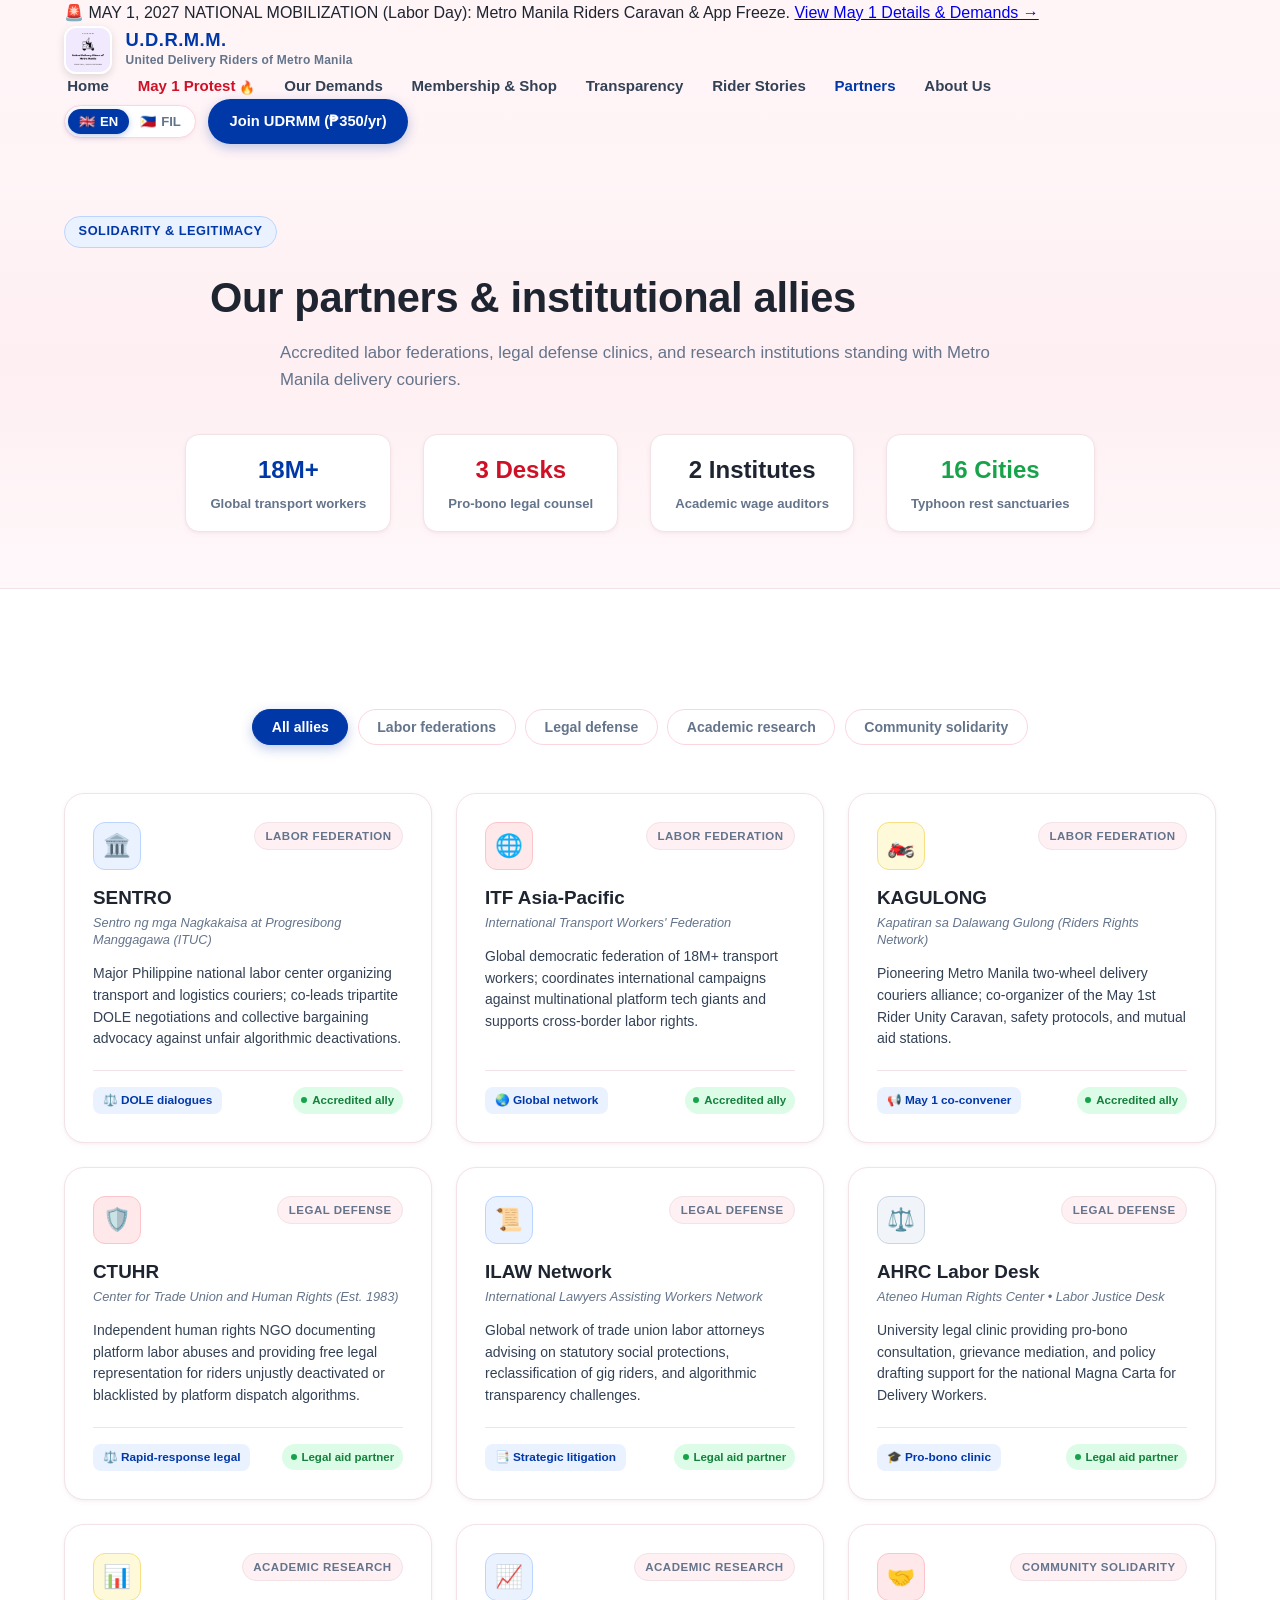
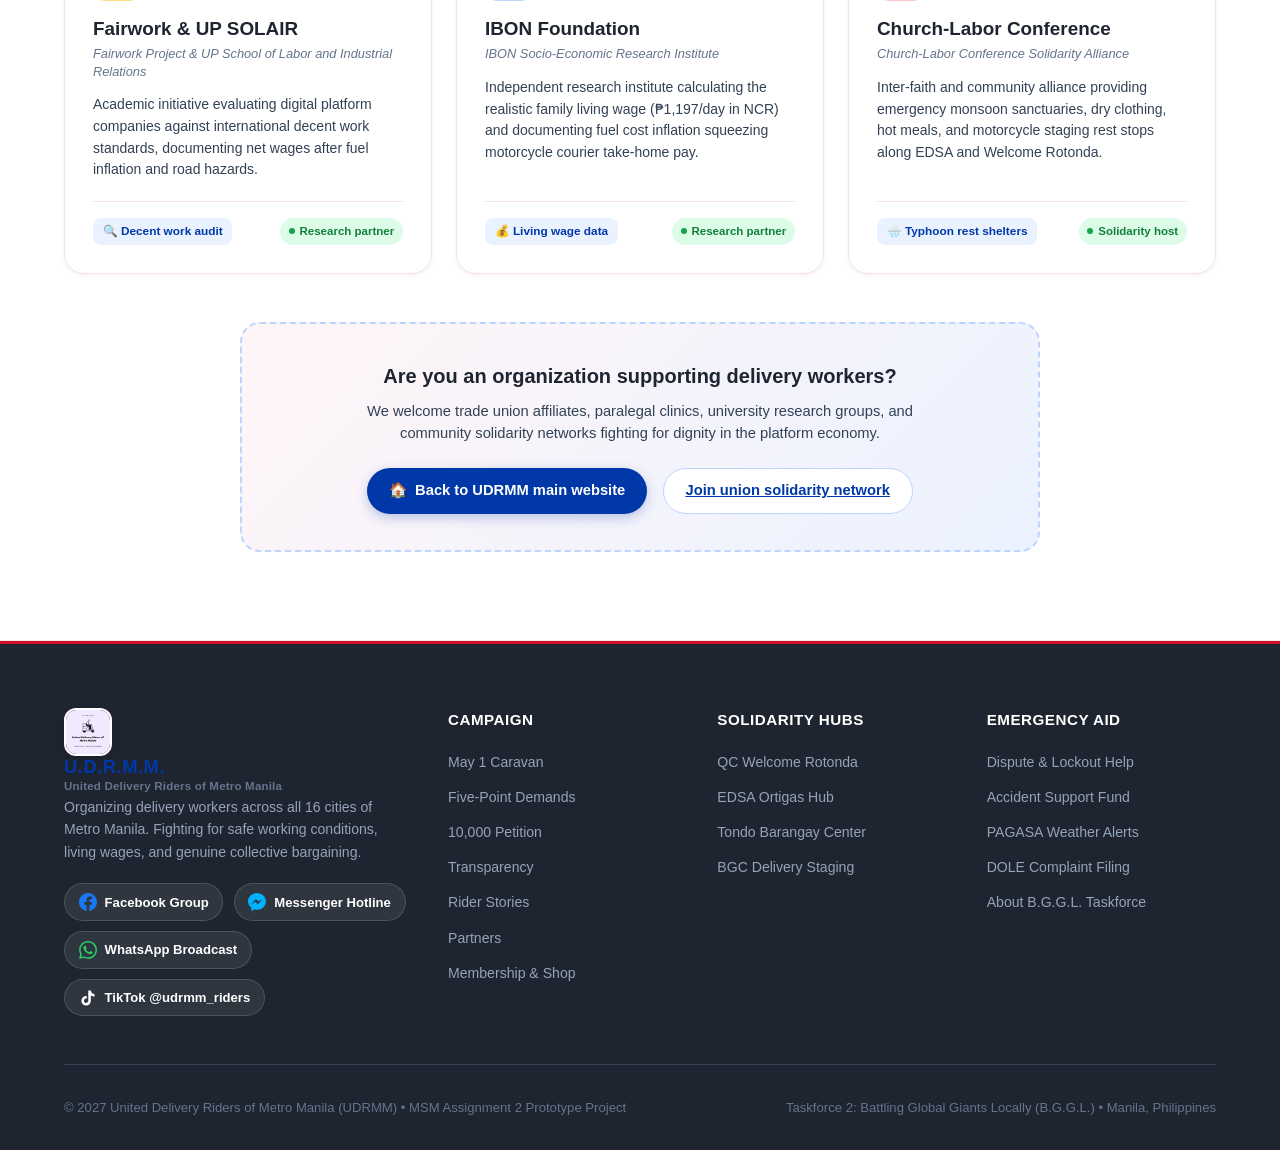
==== commit 2dae8246: "Add 10,000 petition signature form with goal tracker and fund transparency section" ====
--- a/partners.html
+++ b/partners.html
@@ -44,6 +44,7 @@
           <li><a href="index.html#protest" class="nav-link highlight" data-i18n="navProtest">May 1 Protest</a></li>
           <li><a href="index.html#demands" class="nav-link" data-i18n="navDemands">Our Demands</a></li>
           <li><a href="index.html#shop" class="nav-link" data-i18n="navShop">Membership & Shop</a></li>
+          <li><a href="index.html#transparency" class="nav-link" data-i18n="navTransparency">Transparency</a></li>
           <li><a href="index.html#stories" class="nav-link" data-i18n="navStories">Rider Stories</a></li>
           <li><a href="partners.html" class="nav-link active" data-i18n="navPartners">Partners</a></li>
           <li><a href="index.html#about" class="nav-link" data-i18n="navAbout">About Us</a></li>
@@ -338,6 +339,8 @@
           <ul class="footer-links">
             <li><a href="index.html#protest">May 1 Caravan</a></li>
             <li><a href="index.html#demands">Five-Point Demands</a></li>
+            <li><a href="index.html#petition" data-i18n="navPetition">10,000 Petition</a></li>
+            <li><a href="index.html#transparency" data-i18n="navTransparency">Transparency & Funds</a></li>
             <li><a href="index.html#stories">Rider Stories</a></li>
             <li><a href="partners.html" data-i18n="navPartners">Partners</a></li>
             <li><a href="index.html#shop" data-i18n="navShop">Membership & Shop</a></li>
@@ -414,10 +417,23 @@
             </a>
           </li>
           <li>
+            <a href="index.html#petition" class="mobile-nav-link">
+              <span class="mn-icon">✍️</span>
+              <span data-i18n="navPetition">10,000 Petition</span>
+              <span class="mn-badge-free">FREE</span>
+            </a>
+          </li>
+          <li>
             <a href="index.html#shop" class="mobile-nav-link">
               <span class="mn-icon">🛍️</span>
               <span data-i18n="navShop">Membership & Shop</span>
               <span class="mn-badge-free">JOIN & GEAR</span>
+            </a>
+          </li>
+          <li>
+            <a href="index.html#transparency" class="mobile-nav-link">
+              <span class="mn-icon">📊</span>
+              <span data-i18n="navTransparency">Transparency</span>
             </a>
           </li>
           <li>
--- a/style.css
+++ b/style.css
@@ -3262,3 +3262,355 @@
   }
 }
 
+/* ==========================================================================
+   PUBLIC PETITION & 10,000 SIGNATURES PROGRESS BAR
+   ========================================================================== */
+.petition-header-badge-row {
+  display: flex;
+  align-items: center;
+  justify-content: space-between;
+  flex-wrap: wrap;
+  gap: 0.75rem;
+  margin-bottom: 1.25rem;
+}
+
+.petition-goal-tag {
+  background: var(--ph-red);
+  color: #FFFFFF;
+  font-size: 0.76rem;
+  font-weight: 800;
+  padding: 0.25rem 0.75rem;
+  border-radius: var(--radius-pill);
+  letter-spacing: 0.5px;
+}
+
+.petition-deadline-tag {
+  font-size: 0.8rem;
+  font-weight: 700;
+  color: var(--ph-blue);
+  background: var(--ph-blue-light);
+  padding: 0.25rem 0.75rem;
+  border-radius: var(--radius-pill);
+  border: 1px solid var(--ph-blue-border);
+}
+
+.petition-tracker-box {
+  background: #FFFFFF;
+  border: 1.5px solid var(--border-light);
+  border-radius: var(--radius-md);
+  padding: 1.5rem;
+  margin-bottom: 1.5rem;
+  box-shadow: var(--shadow-sm);
+}
+
+.petition-tracker-header {
+  display: flex;
+  justify-content: space-between;
+  align-items: flex-start;
+  gap: 1.25rem;
+  flex-wrap: wrap;
+  margin-bottom: 1rem;
+}
+
+.petition-tracker-title {
+  display: block;
+  font-size: 1.05rem;
+  font-weight: 800;
+  color: var(--text-main);
+  line-height: 1.35;
+  margin-bottom: 0.25rem;
+}
+
+.petition-tracker-sub {
+  font-size: 0.84rem;
+  color: var(--text-muted);
+  margin: 0;
+  line-height: 1.45;
+}
+
+.petition-stats-pill {
+  background: var(--ph-red-light);
+  border: 1px solid var(--ph-red-border);
+  padding: 0.5rem 0.9rem;
+  border-radius: var(--radius-md);
+  text-align: right;
+  flex-shrink: 0;
+}
+
+.petition-count-highlight {
+  font-size: 1.35rem;
+  font-weight: 900;
+  color: var(--ph-red);
+  line-height: 1;
+}
+
+.petition-count-target {
+  font-size: 0.76rem;
+  color: var(--text-muted);
+  font-weight: 700;
+  display: block;
+}
+
+.petition-progress-bar-wrap {
+  width: 100%;
+  height: 14px;
+  background: #F1F5F9;
+  border-radius: var(--radius-pill);
+  overflow: hidden;
+  position: relative;
+  border: 1px solid #E2E8F0;
+  margin-bottom: 0.6rem;
+}
+
+.petition-progress-bar-fill {
+  height: 100%;
+  background: linear-gradient(90deg, var(--ph-red) 0%, #FF5252 50%, var(--ph-yellow) 100%);
+  border-radius: var(--radius-pill);
+  transition: width 0.8s cubic-bezier(0.34, 1.56, 0.64, 1);
+  min-width: 4px;
+}
+
+.petition-progress-meta {
+  display: flex;
+  justify-content: space-between;
+  font-size: 0.78rem;
+  font-weight: 600;
+  color: var(--text-muted);
+}
+
+.petition-modal-banner {
+  background: linear-gradient(135deg, var(--ph-red-light) 0%, #FFFFFF 100%);
+  border: 1.5px solid var(--ph-red-border);
+  border-radius: var(--radius-md);
+  padding: 1rem 1.25rem;
+  margin-bottom: 1rem;
+}
+
+.petition-modal-badge {
+  font-size: 0.72rem;
+  font-weight: 900;
+  color: var(--ph-red);
+  letter-spacing: 0.5px;
+}
+
+/* ==========================================================================
+   TRANSPARENCY & GRASSROOTS GOVERNANCE SECTION
+   ========================================================================== */
+.transparency-section {
+  padding: 5.5rem 0;
+  background: var(--bg-card);
+  position: relative;
+  border-top: 1px solid var(--border-light);
+  border-bottom: 1px solid var(--border-light);
+}
+
+.transparency-grid {
+  display: grid;
+  grid-template-columns: repeat(2, 1fr);
+  gap: 2rem;
+  margin-bottom: 3rem;
+}
+
+.transparency-card {
+  background: #FFFFFF;
+  border: 1.5px solid var(--border-light);
+  border-radius: var(--radius-lg);
+  padding: 2.25rem;
+  box-shadow: var(--shadow-sm);
+  display: flex;
+  flex-direction: column;
+  transition: transform 0.2s ease, box-shadow 0.2s ease;
+}
+
+.transparency-card:hover {
+  transform: translateY(-2px);
+  box-shadow: var(--shadow-md);
+  border-color: var(--ph-blue-border);
+}
+
+.transparency-card-header {
+  display: flex;
+  align-items: center;
+  gap: 1rem;
+  margin-bottom: 1.25rem;
+  padding-bottom: 1rem;
+  border-bottom: 1px solid var(--border-light);
+}
+
+.transparency-icon {
+  width: 50px;
+  height: 50px;
+  border-radius: 12px;
+  background: var(--ph-blue-light);
+  color: var(--ph-blue);
+  font-size: 1.5rem;
+  display: flex;
+  align-items: center;
+  justify-content: center;
+  flex-shrink: 0;
+  border: 1px solid var(--ph-blue-border);
+}
+
+.transparency-icon.icon-red {
+  background: var(--ph-red-light);
+  color: var(--ph-red);
+  border-color: var(--ph-red-border);
+}
+
+.transparency-card-title {
+  font-size: 1.25rem;
+  font-weight: 800;
+  color: var(--text-main);
+  line-height: 1.25;
+}
+
+.transparency-card-sub {
+  font-size: 0.82rem;
+  color: var(--text-muted);
+}
+
+.fund-item {
+  margin-bottom: 1.25rem;
+}
+
+.fund-item-header {
+  display: flex;
+  justify-content: space-between;
+  align-items: baseline;
+  font-size: 0.88rem;
+  margin-bottom: 0.35rem;
+}
+
+.fund-item-title {
+  font-weight: 700;
+  color: var(--text-main);
+}
+
+.fund-item-pct {
+  font-weight: 800;
+  color: var(--ph-blue);
+}
+
+.fund-item-pct.pct-red {
+  color: var(--ph-red);
+}
+
+.fund-item-desc {
+  font-size: 0.8rem;
+  color: var(--text-muted);
+  line-height: 1.4;
+  margin-top: 0.25rem;
+}
+
+.fund-bar-bg {
+  width: 100%;
+  height: 8px;
+  background: #F1F5F9;
+  border-radius: var(--radius-pill);
+  overflow: hidden;
+}
+
+.fund-bar-fill {
+  height: 100%;
+  background: var(--ph-blue);
+  border-radius: var(--radius-pill);
+}
+
+.fund-bar-fill.fill-red {
+  background: var(--ph-red);
+}
+
+.fund-bar-fill.fill-yellow {
+  background: #EAB308;
+}
+
+.fund-bar-fill.fill-green {
+  background: #16A34A;
+}
+
+.fund-bar-fill.fill-slate {
+  background: #64748B;
+}
+
+.meeting-feature-box {
+  background: var(--bg-card-soft);
+  border: 1.5px solid var(--border-subtle);
+  border-radius: var(--radius-md);
+  padding: 1.25rem;
+  margin-bottom: 1.5rem;
+}
+
+.meeting-feature-title {
+  font-size: 0.95rem;
+  font-weight: 800;
+  color: var(--text-main);
+  display: flex;
+  align-items: center;
+  gap: 0.5rem;
+  margin-bottom: 0.4rem;
+}
+
+.meeting-feature-desc {
+  font-size: 0.84rem;
+  color: var(--text-body);
+  line-height: 1.5;
+  margin: 0;
+}
+
+.resource-blocks-grid {
+  display: grid;
+  grid-template-columns: 1fr;
+  gap: 1rem;
+}
+
+.resource-block {
+  background: #FFFFFF;
+  border: 1px solid var(--border-light);
+  border-radius: var(--radius-md);
+  padding: 1rem 1.15rem;
+  display: flex;
+  gap: 0.85rem;
+  align-items: flex-start;
+}
+
+.resource-block-icon {
+  font-size: 1.3rem;
+  flex-shrink: 0;
+  margin-top: 2px;
+}
+
+.resource-block-title {
+  font-size: 0.9rem;
+  font-weight: 800;
+  color: var(--text-main);
+  margin-bottom: 0.2rem;
+}
+
+.resource-block-desc {
+  font-size: 0.8rem;
+  color: var(--text-body);
+  line-height: 1.45;
+  margin: 0;
+}
+
+.transparency-audit-note {
+  background: #F8FAFC;
+  border: 1px dashed #CBD5E1;
+  border-radius: var(--radius-md);
+  padding: 1rem 1.25rem;
+  font-size: 0.82rem;
+  color: var(--text-muted);
+  line-height: 1.5;
+  display: flex;
+  align-items: center;
+  gap: 0.75rem;
+  margin-top: 1rem;
+}
+
+@media (max-width: 900px) {
+  .transparency-grid {
+    grid-template-columns: 1fr;
+  }
+}
+
+
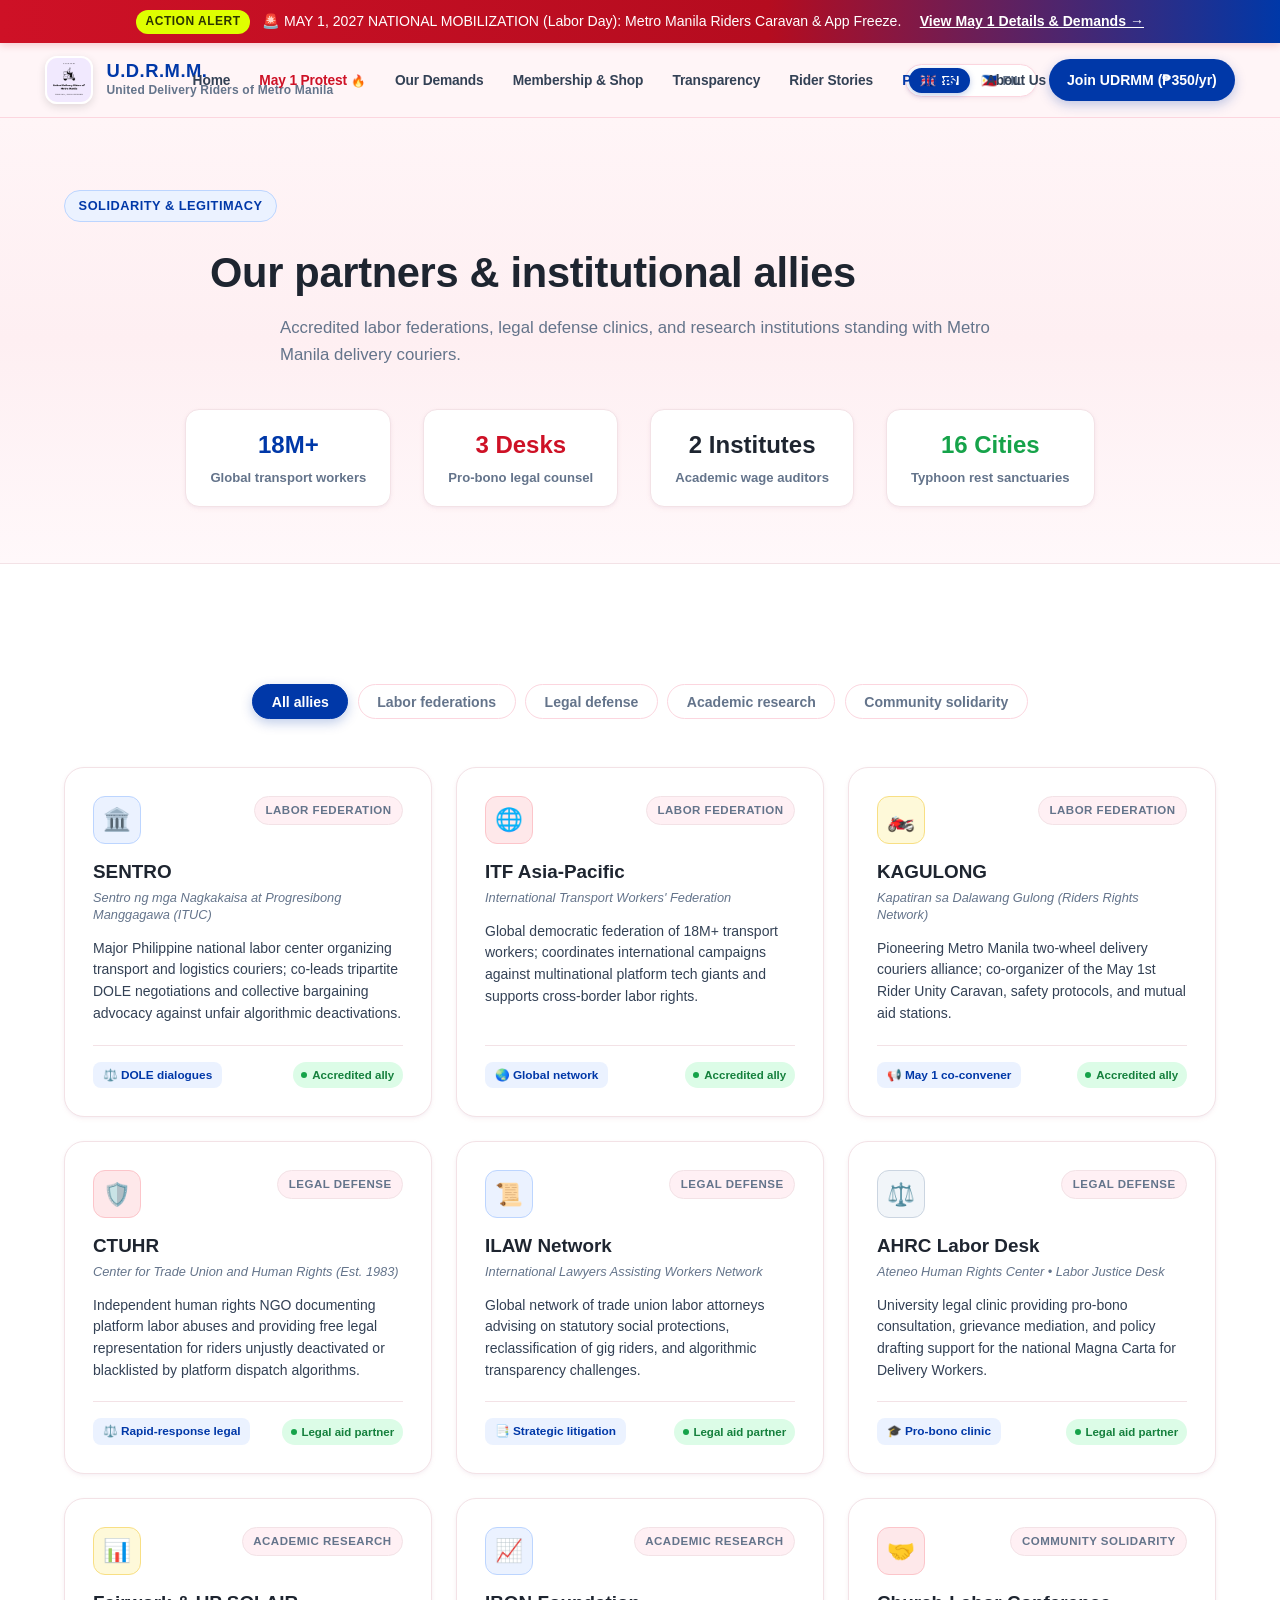
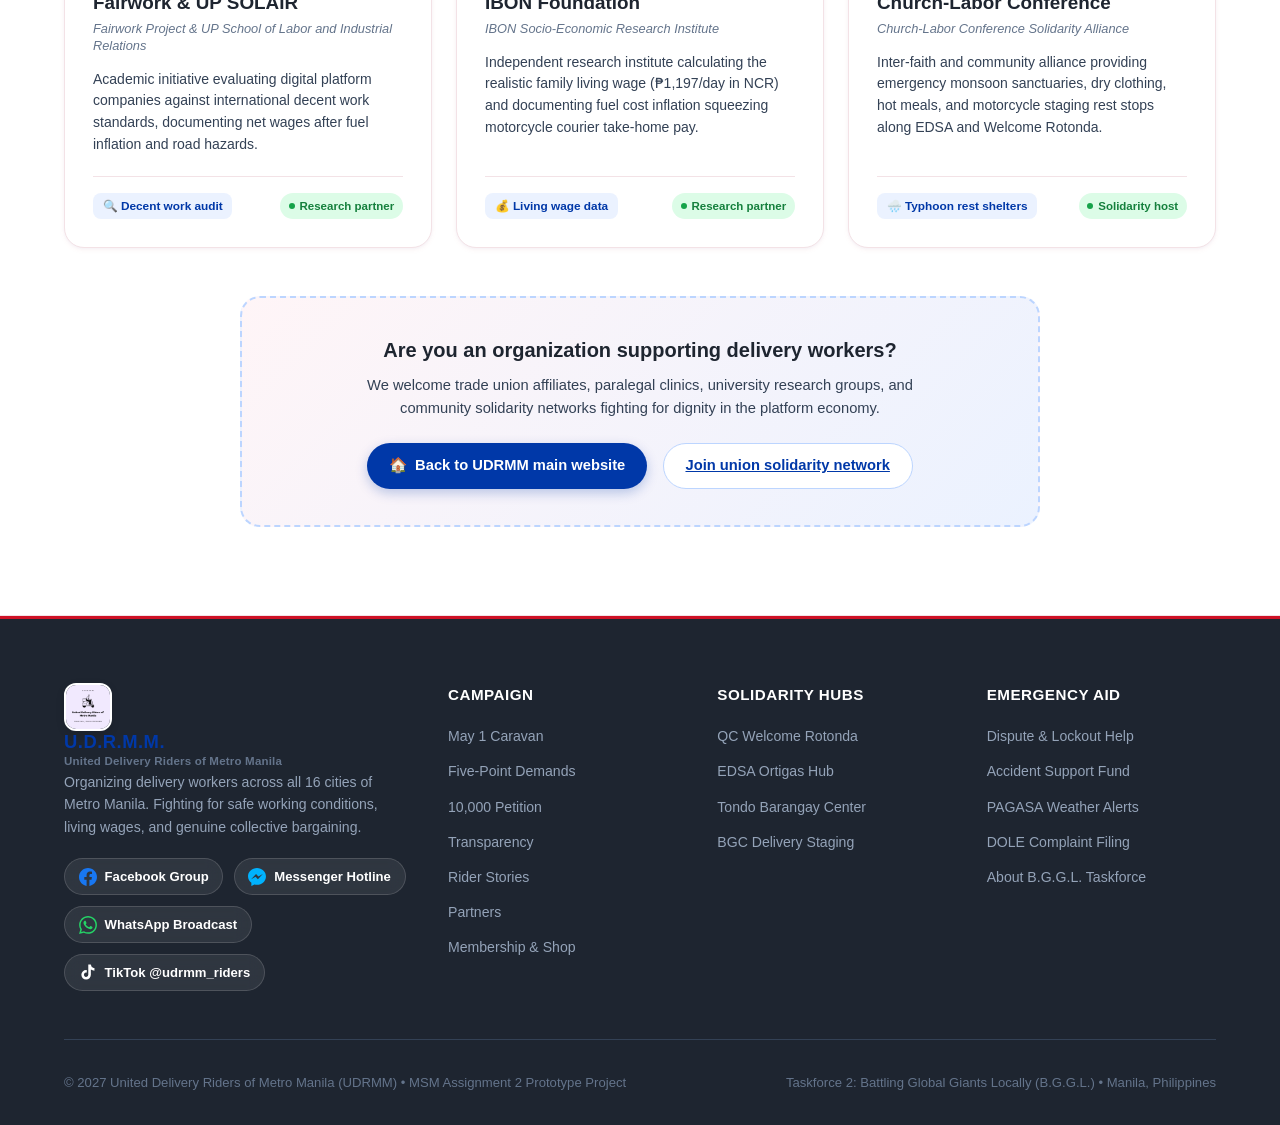
==== commit 337d32b9: "Expand navbar width and horizontal padding to eliminate header crowding" ====
--- a/partners.html
+++ b/partners.html
@@ -12,22 +12,22 @@
   <link rel="preconnect" href="https://fonts.gstatic.com" crossorigin>
   <link href="https://fonts.googleapis.com/css2?family=Inter:wght@400;500;600;700;800;900&display=swap" rel="stylesheet">
   
-  <link rel="stylesheet" href="style.css">
+  <link rel="stylesheet" href="style.css?v=20261013_v7">
 </head>
 <body>
 
-  <!-- Top Announcement Bar -->
-  <div class="top-bar" role="region" aria-label="Mobilization Alert">
-    <div class="container top-bar-content">
-      <span class="pulse-dot" aria-hidden="true"></span>
-      <span class="alert-text" data-i18n="alertText">🚨 MAY 1, 2027 NATIONAL MOBILIZATION (Labor Day): Metro Manila Riders Caravan & App Freeze.</span>
-      <a href="index.html#protest" class="alert-link" data-i18n="alertLink">View May 1 Details & Demands →</a>
+  <!-- Top Emergency & Mobilization Bar -->
+  <aside class="top-alert-bar" aria-label="Mobilization Alert">
+    <div class="top-alert-content">
+      <span class="alert-tag">Action Alert</span>
+      <span data-i18n="alertText">🚨 MAY 1, 2027 NATIONAL MOBILIZATION (Labor Day): Metro Manila Riders Caravan & App Freeze.</span>
+      <a href="index.html#protest" class="top-alert-link" data-i18n="alertLink">View May 1 Details & Demands →</a>
     </div>
-  </div>
+  </aside>
 
   <!-- Header & Navigation -->
-  <header class="site-header">
-    <div class="container header-container">
+  <header class="navbar">
+    <div class="container nav-container">
       <!-- Brand / Logo -->
       <a href="index.html#home" class="brand" aria-label="UDRMM Home">
         <img src="assets/logo.png?v=20261011_pink" alt="UDRMM Official Logo" width="46" height="46" class="brand-logo-img">
@@ -69,10 +69,12 @@
         </a>
 
         <!-- Mobile Menu Toggle Button -->
-        <button class="mobile-menu-btn" id="mobile-menu-toggle" aria-label="Open navigation menu">
-          <span></span>
-          <span></span>
-          <span></span>
+        <button class="mobile-menu-btn" id="mobile-menu-btn" aria-label="Toggle menu">
+          <svg width="24" height="24" viewBox="0 0 24 24" fill="none" stroke="currentColor" stroke-width="2">
+            <line x1="3" y1="12" x2="21" y2="12"></line>
+            <line x1="3" y1="6" x2="21" y2="6"></line>
+            <line x1="3" y1="18" x2="21" y2="18"></line>
+          </svg>
         </button>
       </div>
     </div>
--- a/style.css
+++ b/style.css
@@ -87,18 +87,22 @@
 }
 
 /* Top Notification / Emergency Alert Bar */
-.top-alert-bar {
+.top-alert-bar,
+.top-bar {
   background: linear-gradient(90deg, #CE1126 0%, #B50C1F 60%, #0038A8 100%);
   color: #FFFFFF;
   font-size: 0.88rem;
-  padding: 0.6rem 1rem;
+  padding: 0.6rem clamp(1.25rem, 3.5vw, 3.5rem);
   text-align: center;
   position: relative;
   z-index: 101;
   box-shadow: 0 2px 8px rgba(206, 17, 38, 0.2);
 }
 
-.top-alert-content {
+.top-alert-content,
+.top-bar-content {
+  max-width: 1720px;
+  margin: 0 auto;
   display: flex;
   align-items: center;
   justify-content: center;
@@ -127,7 +131,8 @@
 }
 
 /* Navigation */
-.navbar {
+.navbar,
+.site-header {
   position: sticky;
   top: 0;
   background: rgba(255, 245, 247, 0.94);
@@ -136,12 +141,19 @@
   border-bottom: 1px solid var(--border-subtle);
   z-index: 100;
   transition: all 0.3s ease;
-}
-
-.nav-container {
+  width: 100%;
+}
+
+.navbar .nav-container,
+.site-header .header-container {
+  max-width: 1720px;
+  width: 100%;
+  margin: 0 auto;
+  padding: 0 clamp(1.25rem, 3.5vw, 3.5rem);
   display: flex;
   align-items: center;
   justify-content: space-between;
+  gap: clamp(1rem, 2vw, 2.5rem);
   height: 74px;
 }
 
@@ -151,6 +163,7 @@
   gap: 0.85rem;
   text-decoration: none;
   color: var(--text-main);
+  flex-shrink: 0;
 }
 
 .brand-logo-img {
@@ -160,6 +173,7 @@
   object-fit: cover;
   box-shadow: 0 3px 8px rgba(0, 0, 0, 0.12);
   border: 2px solid var(--bg-card);
+  flex-shrink: 0;
 }
 
 .brand-text {
@@ -173,6 +187,7 @@
   letter-spacing: 0.5px;
   color: var(--ph-blue);
   line-height: 1.15;
+  white-space: nowrap;
 }
 
 .brand-subtitle {
@@ -180,23 +195,40 @@
   font-weight: 600;
   color: var(--text-muted);
   letter-spacing: 0.2px;
+  white-space: nowrap;
+  transition: opacity 0.2s ease;
+}
+
+.navbar nav[aria-label="Main Navigation"],
+.site-header nav[aria-label="Main Navigation"] {
+  display: flex;
+  align-items: center;
+  justify-content: center;
+  flex: 1 1 auto;
+  min-width: 0;
 }
 
 .nav-links {
   display: flex;
   align-items: center;
-  gap: 1.4rem;
+  justify-content: center;
+  gap: clamp(0.75rem, 1.4vw, 1.85rem);
   list-style: none;
+  margin: 0;
+  padding: 0;
+  flex-wrap: nowrap;
 }
 
 .nav-link {
   text-decoration: none;
   color: var(--text-body);
   font-weight: 600;
-  font-size: 0.94rem;
+  font-size: clamp(0.86rem, 0.92vw, 0.96rem);
   position: relative;
   transition: color 0.2s ease;
-  padding: 0.4rem 0.2rem;
+  padding: 0.45rem 0.35rem;
+  white-space: nowrap;
+  letter-spacing: -0.01em;
 }
 
 .nav-link:hover, .nav-link.active {
@@ -216,7 +248,15 @@
 .nav-actions {
   display: flex;
   align-items: center;
-  gap: 0.75rem;
+  gap: clamp(0.6rem, 0.9vw, 1rem);
+  flex-shrink: 0;
+}
+
+.nav-actions .btn-primary.open-membership-btn,
+.nav-actions .header-join-btn {
+  padding: 0.6rem 1.15rem;
+  font-size: 0.88rem;
+  white-space: nowrap;
 }
 
 /* Language Switcher Pill */
@@ -2153,15 +2193,24 @@
 }
 
 /* RESPONSIVE DESIGN */
-@media (max-width: 992px) {
+/* Mid-size Desktop: Hide subtitle to keep 8 nav links spacious */
+@media (max-width: 1260px) {
+  .brand-subtitle {
+    display: none;
+  }
+}
+
+/* Tablet & Mobile: Switch to mobile navigation drawer */
+@media (max-width: 1080px) {
   .nav-links {
     display: none !important;
   }
   .mobile-menu-btn {
     display: flex !important;
   }
-  .btn-primary.open-membership-btn {
-    display: none; /* Accessible inside mobile drawer to prevent navbar wrapping */
+  .nav-actions .btn-primary.open-membership-btn,
+  .nav-actions .header-join-btn {
+    display: none !important; /* Accessible inside mobile drawer to prevent navbar wrapping */
   }
   .hero-grid {
     grid-template-columns: 1fr;
@@ -2553,7 +2602,7 @@
   background: rgba(255, 255, 255, 0.7);
 }
 
-@media (min-width: 993px) {
+@media (min-width: 1081px) {
   .mobile-nav-overlay {
     display: none !important;
   }
@@ -2592,7 +2641,8 @@
     gap: 0.45rem;
   }
 
-  .btn-primary.open-membership-btn {
+  .nav-actions .btn-primary.open-membership-btn,
+  .nav-actions .header-join-btn {
     display: none; /* Shown in mobile drawer to save header space */
   }
 
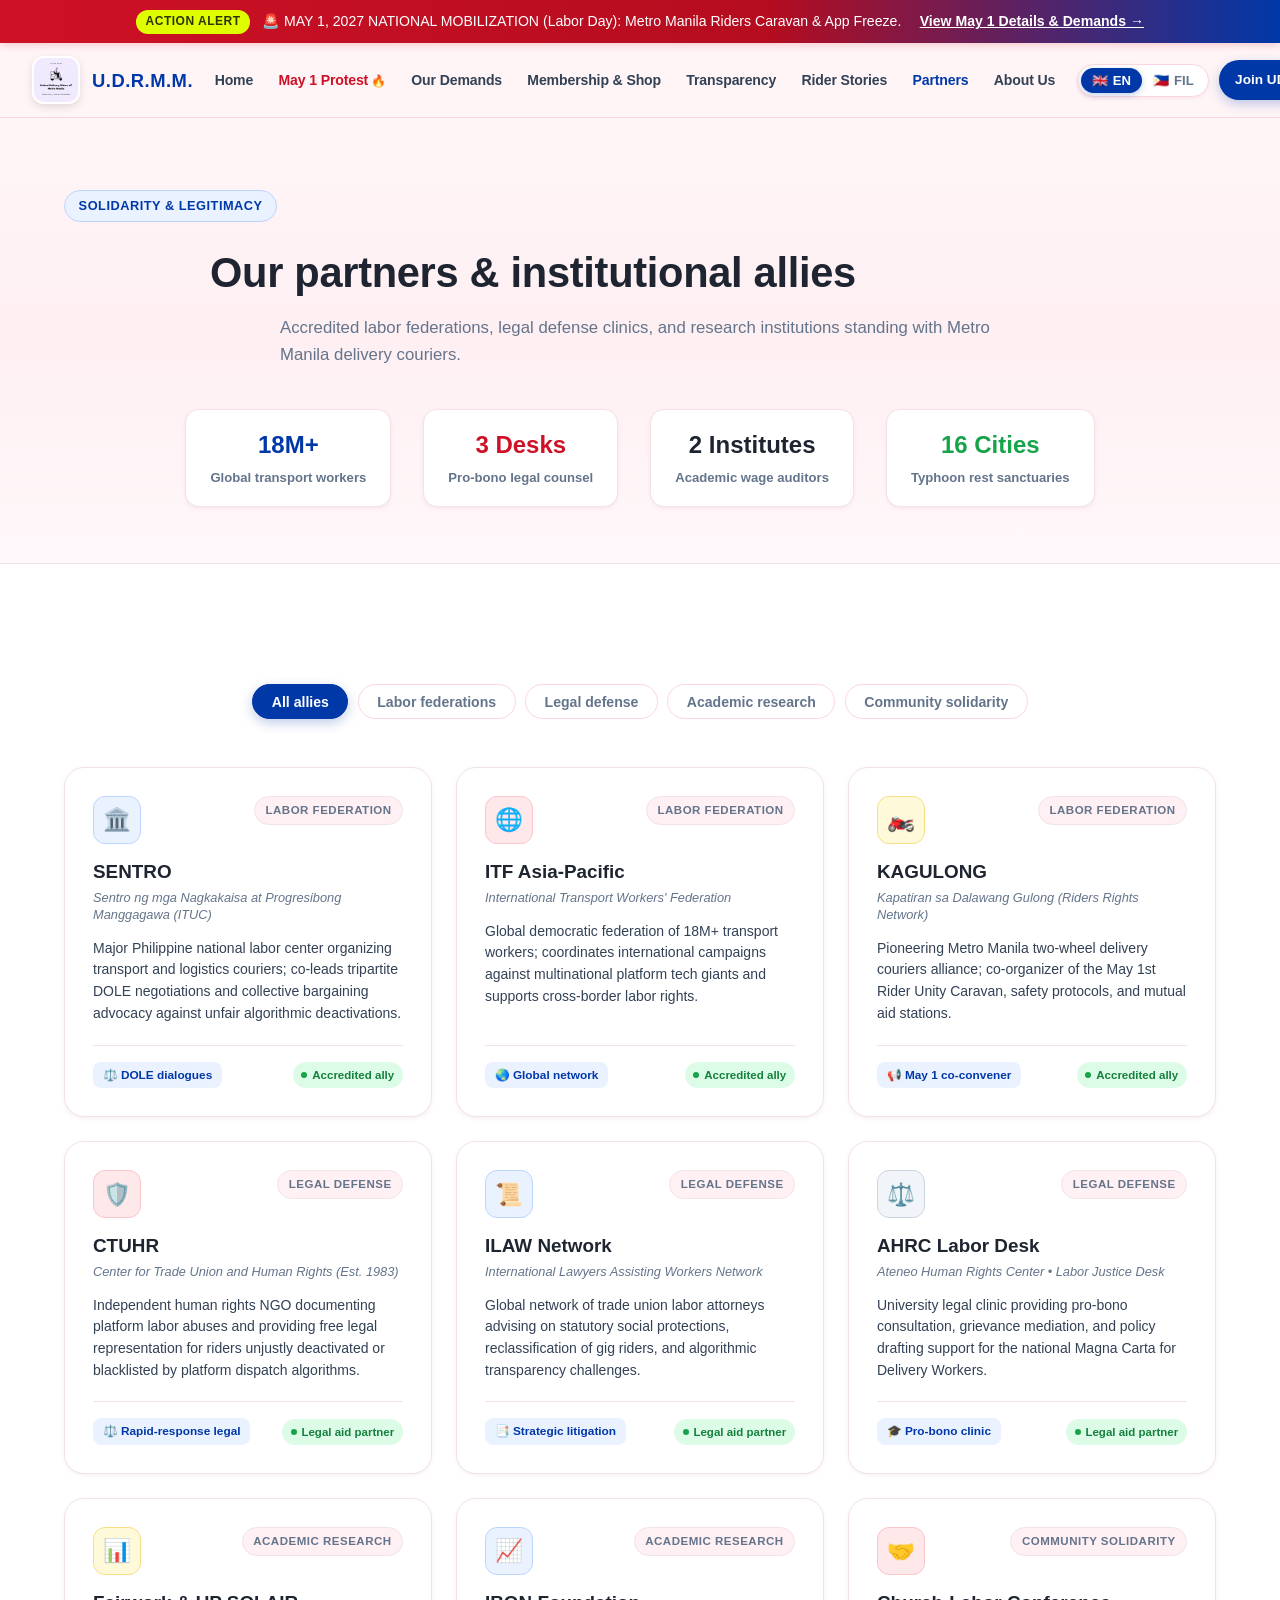
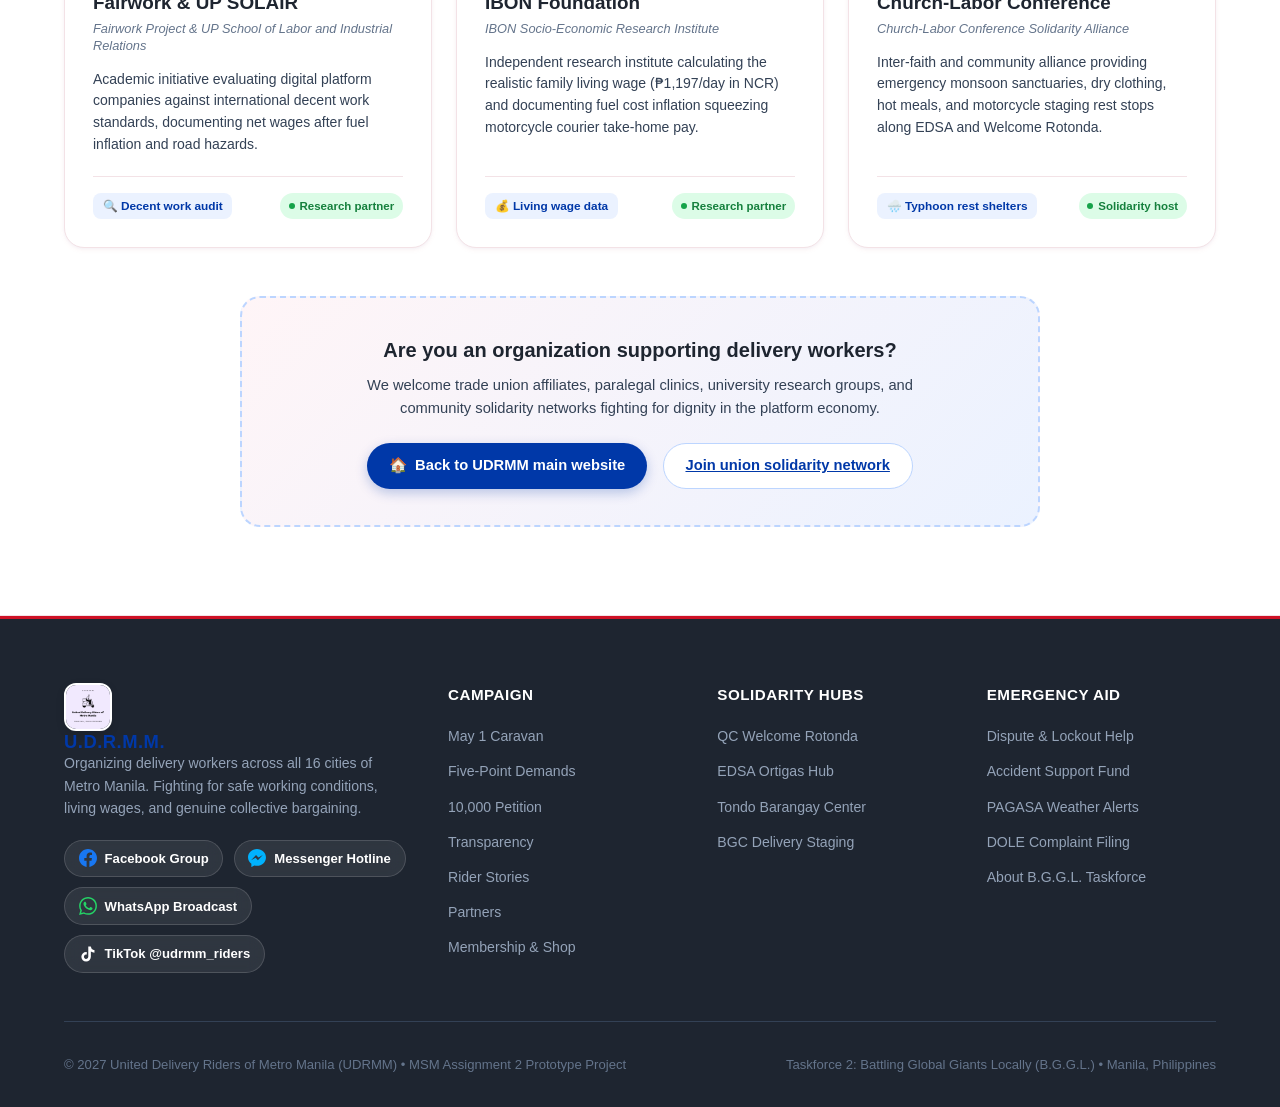
==== commit cbab4392: "Fix navbar overlapping: remove forced nav flex centering, restore natural spacing and full-width lay" ====
--- a/partners.html
+++ b/partners.html
@@ -12,7 +12,7 @@
   <link rel="preconnect" href="https://fonts.gstatic.com" crossorigin>
   <link href="https://fonts.googleapis.com/css2?family=Inter:wght@400;500;600;700;800;900&display=swap" rel="stylesheet">
   
-  <link rel="stylesheet" href="style.css?v=20261013_v7">
+  <link rel="stylesheet" href="style.css?v=20261013_v8">
 </head>
 <body>
 
--- a/style.css
+++ b/style.css
@@ -146,29 +146,29 @@
 
 .navbar .nav-container,
 .site-header .header-container {
-  max-width: 1720px;
   width: 100%;
-  margin: 0 auto;
-  padding: 0 clamp(1.25rem, 3.5vw, 3.5rem);
+  max-width: 100%;
+  margin: 0;
+  padding: 0 clamp(1rem, 2.5vw, 3rem);
   display: flex;
   align-items: center;
   justify-content: space-between;
-  gap: clamp(1rem, 2vw, 2.5rem);
+  gap: 1rem;
   height: 74px;
 }
 
 .brand {
   display: flex;
   align-items: center;
-  gap: 0.85rem;
+  gap: 0.75rem;
   text-decoration: none;
   color: var(--text-main);
   flex-shrink: 0;
 }
 
 .brand-logo-img {
-  width: 48px;
-  height: 48px;
+  width: 46px;
+  height: 46px;
   border-radius: 12px;
   object-fit: cover;
   box-shadow: 0 3px 8px rgba(0, 0, 0, 0.12);
@@ -203,16 +203,13 @@
 .site-header nav[aria-label="Main Navigation"] {
   display: flex;
   align-items: center;
-  justify-content: center;
-  flex: 1 1 auto;
-  min-width: 0;
+  flex: 0 1 auto;
 }
 
 .nav-links {
   display: flex;
   align-items: center;
-  justify-content: center;
-  gap: clamp(0.75rem, 1.4vw, 1.85rem);
+  gap: clamp(0.55rem, 1.1vw, 1.35rem);
   list-style: none;
   margin: 0;
   padding: 0;
@@ -223,10 +220,10 @@
   text-decoration: none;
   color: var(--text-body);
   font-weight: 600;
-  font-size: clamp(0.86rem, 0.92vw, 0.96rem);
+  font-size: 0.88rem;
   position: relative;
   transition: color 0.2s ease;
-  padding: 0.45rem 0.35rem;
+  padding: 0.4rem 0.35rem;
   white-space: nowrap;
   letter-spacing: -0.01em;
 }
@@ -241,21 +238,22 @@
 
 .nav-link.highlight::after {
   content: "🔥";
-  margin-left: 4px;
+  margin-left: 3px;
   font-size: 0.85em;
 }
 
 .nav-actions {
   display: flex;
   align-items: center;
-  gap: clamp(0.6rem, 0.9vw, 1rem);
+  gap: 0.65rem;
   flex-shrink: 0;
 }
 
 .nav-actions .btn-primary.open-membership-btn,
 .nav-actions .header-join-btn {
-  padding: 0.6rem 1.15rem;
-  font-size: 0.88rem;
+  padding: 0.55rem 1rem;
+  font-size: 0.85rem;
+  font-weight: 700;
   white-space: nowrap;
 }
 
@@ -2194,14 +2192,14 @@
 
 /* RESPONSIVE DESIGN */
 /* Mid-size Desktop: Hide subtitle to keep 8 nav links spacious */
-@media (max-width: 1260px) {
+@media (max-width: 1400px) {
   .brand-subtitle {
     display: none;
   }
 }
 
 /* Tablet & Mobile: Switch to mobile navigation drawer */
-@media (max-width: 1080px) {
+@media (max-width: 1160px) {
   .nav-links {
     display: none !important;
   }
@@ -2602,7 +2600,7 @@
   background: rgba(255, 255, 255, 0.7);
 }
 
-@media (min-width: 1081px) {
+@media (min-width: 1161px) {
   .mobile-nav-overlay {
     display: none !important;
   }
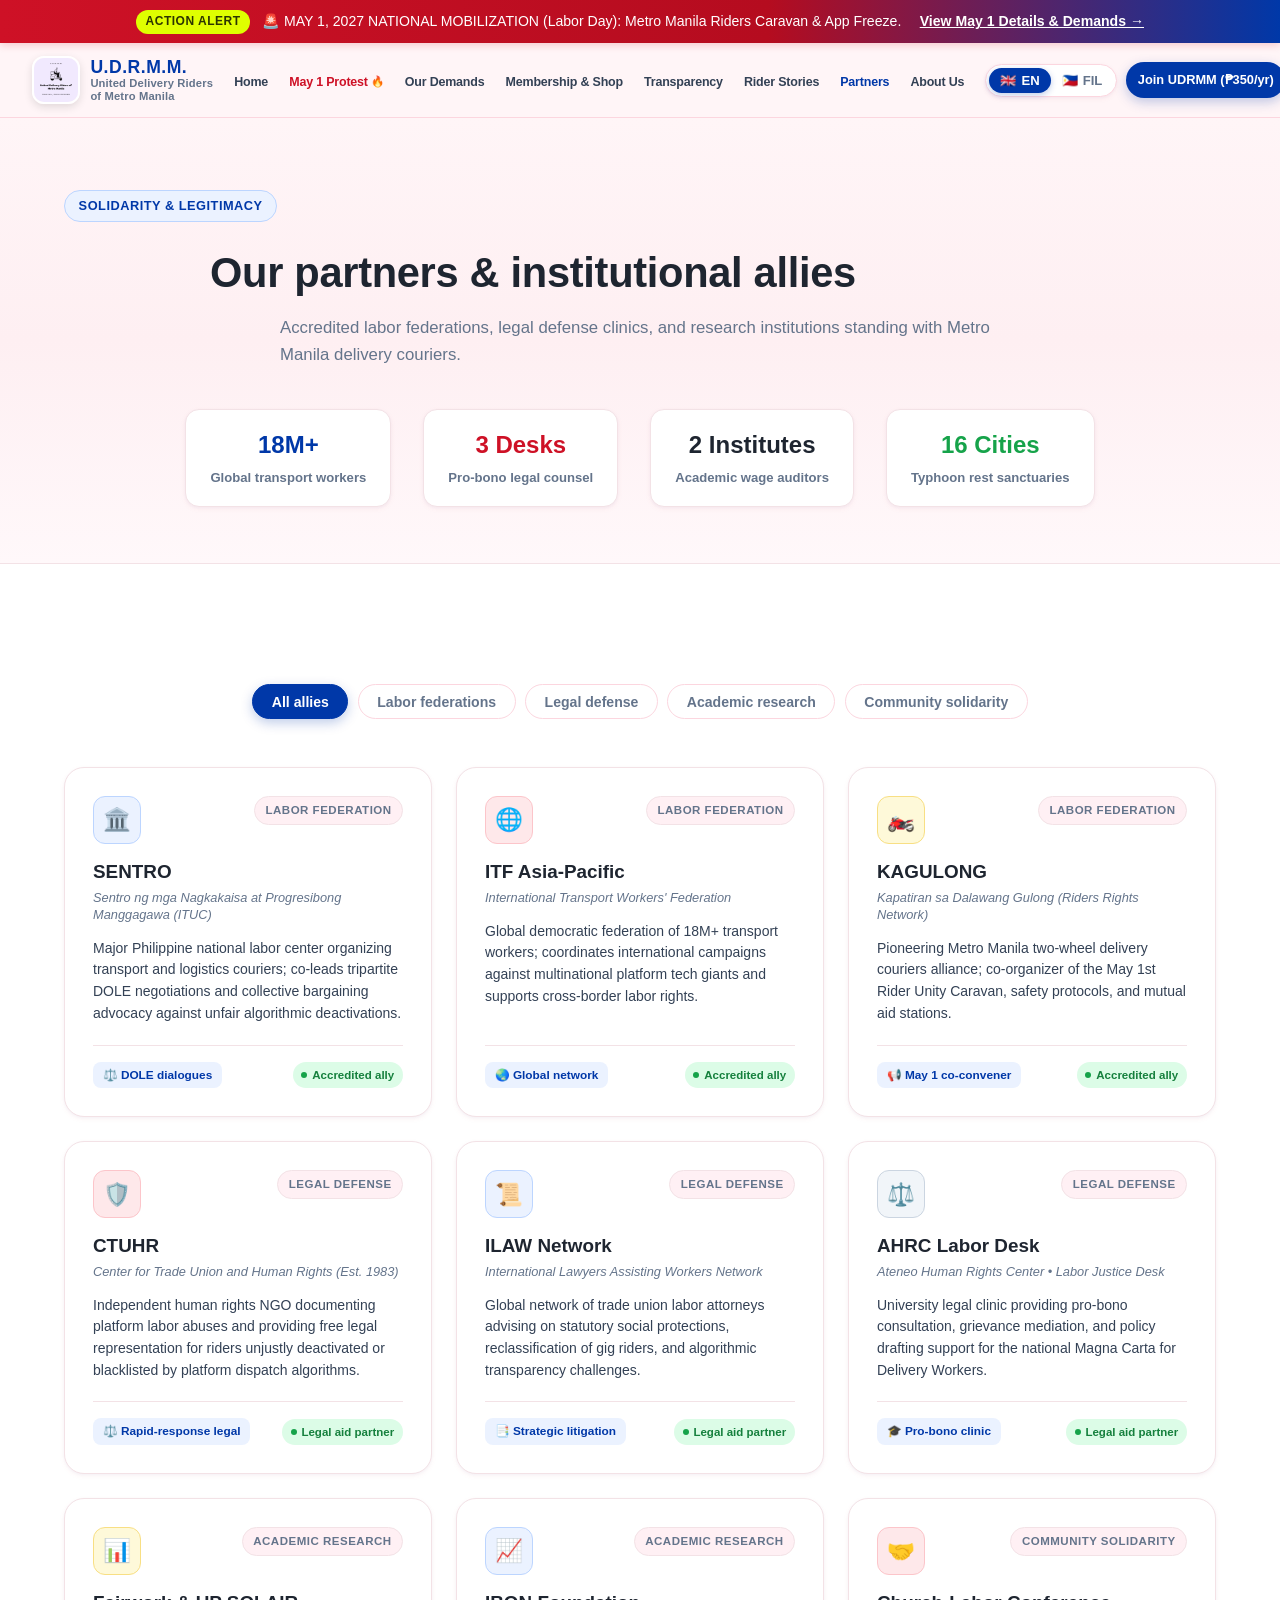
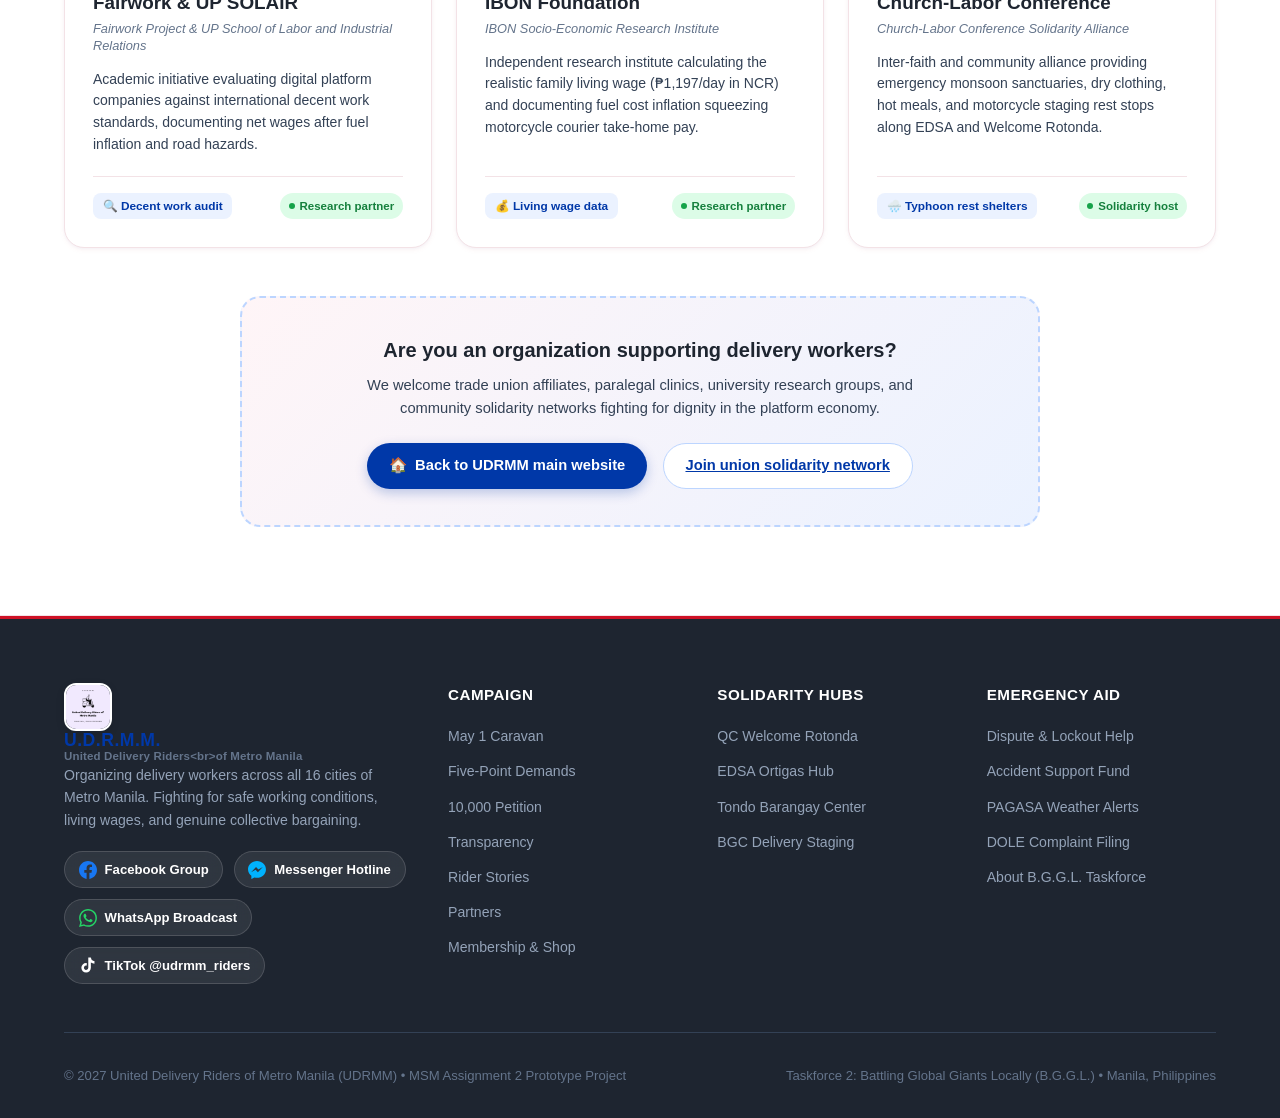
==== commit 11f55274: "Wrap brand subtitle onto two lines and keep all 8 navbar links fully visible on desktop" ====
--- a/partners.html
+++ b/partners.html
@@ -12,7 +12,7 @@
   <link rel="preconnect" href="https://fonts.gstatic.com" crossorigin>
   <link href="https://fonts.googleapis.com/css2?family=Inter:wght@400;500;600;700;800;900&display=swap" rel="stylesheet">
   
-  <link rel="stylesheet" href="style.css?v=20261013_v8">
+  <link rel="stylesheet" href="style.css?v=20261013_v9">
 </head>
 <body>
 
@@ -33,7 +33,7 @@
         <img src="assets/logo.png?v=20261011_pink" alt="UDRMM Official Logo" width="46" height="46" class="brand-logo-img">
         <div class="brand-text">
           <div class="brand-title">U.D.R.M.M.</div>
-          <div class="brand-subtitle" data-i18n="brand_subtitle">United Delivery Riders of Metro Manila</div>
+          <div class="brand-subtitle" data-i18n-html="brand_subtitle">United Delivery Riders<br>of Metro Manila</div>
         </div>
       </a>
 
@@ -391,7 +391,7 @@
           <img src="assets/logo.png?v=20261011_pink" alt="UDRMM Official Logo" width="38" height="38" class="brand-logo-img">
           <div>
             <div class="brand-title" style="font-size: 0.95rem;">U.D.R.M.M.</div>
-            <div class="brand-subtitle" style="font-size: 0.7rem;" data-i18n="brand_subtitle">United Delivery Riders of Metro Manila</div>
+            <div class="brand-subtitle" style="font-size: 0.7rem;" data-i18n-html="brand_subtitle">United Delivery Riders<br>of Metro Manila</div>
           </div>
         </a>
         <button class="mobile-nav-close" id="mobile-nav-close" aria-label="Close navigation menu">✕</button>
--- a/style.css
+++ b/style.css
@@ -160,15 +160,15 @@
 .brand {
   display: flex;
   align-items: center;
-  gap: 0.75rem;
+  gap: 0.65rem;
   text-decoration: none;
   color: var(--text-main);
   flex-shrink: 0;
 }
 
 .brand-logo-img {
-  width: 46px;
-  height: 46px;
+  width: 44px;
+  height: 44px;
   border-radius: 12px;
   object-fit: cover;
   box-shadow: 0 3px 8px rgba(0, 0, 0, 0.12);
@@ -179,24 +179,26 @@
 .brand-text {
   display: flex;
   flex-direction: column;
+  justify-content: center;
 }
 
 .brand-title {
-  font-size: 1.15rem;
+  font-size: 1.1rem;
   font-weight: 900;
   letter-spacing: 0.5px;
   color: var(--ph-blue);
-  line-height: 1.15;
+  line-height: 1.1;
   white-space: nowrap;
 }
 
 .brand-subtitle {
-  font-size: 0.75rem;
+  font-size: 0.7rem;
   font-weight: 600;
   color: var(--text-muted);
-  letter-spacing: 0.2px;
-  white-space: nowrap;
-  transition: opacity 0.2s ease;
+  letter-spacing: 0.15px;
+  line-height: 1.15;
+  white-space: normal;
+  display: block;
 }
 
 .navbar nav[aria-label="Main Navigation"],
@@ -209,7 +211,7 @@
 .nav-links {
   display: flex;
   align-items: center;
-  gap: clamp(0.55rem, 1.1vw, 1.35rem);
+  gap: clamp(0.35rem, 0.85vw, 1.25rem);
   list-style: none;
   margin: 0;
   padding: 0;
@@ -220,12 +222,12 @@
   text-decoration: none;
   color: var(--text-body);
   font-weight: 600;
-  font-size: 0.88rem;
+  font-size: clamp(0.78rem, 0.85vw, 0.9rem);
   position: relative;
   transition: color 0.2s ease;
-  padding: 0.4rem 0.35rem;
+  padding: 0.35rem clamp(0.2rem, 0.4vw, 0.45rem);
   white-space: nowrap;
-  letter-spacing: -0.01em;
+  letter-spacing: -0.015em;
 }
 
 .nav-link:hover, .nav-link.active {
@@ -245,14 +247,14 @@
 .nav-actions {
   display: flex;
   align-items: center;
-  gap: 0.65rem;
+  gap: clamp(0.4rem, 0.7vw, 0.75rem);
   flex-shrink: 0;
 }
 
 .nav-actions .btn-primary.open-membership-btn,
 .nav-actions .header-join-btn {
-  padding: 0.55rem 1rem;
-  font-size: 0.85rem;
+  padding: 0.5rem clamp(0.65rem, 0.9vw, 1rem);
+  font-size: clamp(0.8rem, 0.85vw, 0.88rem);
   font-weight: 700;
   white-space: nowrap;
 }
@@ -2191,15 +2193,8 @@
 }
 
 /* RESPONSIVE DESIGN */
-/* Mid-size Desktop: Hide subtitle to keep 8 nav links spacious */
-@media (max-width: 1400px) {
-  .brand-subtitle {
-    display: none;
-  }
-}
-
 /* Tablet & Mobile: Switch to mobile navigation drawer */
-@media (max-width: 1160px) {
+@media (max-width: 992px) {
   .nav-links {
     display: none !important;
   }
@@ -2600,7 +2595,7 @@
   background: rgba(255, 255, 255, 0.7);
 }
 
-@media (min-width: 1161px) {
+@media (min-width: 993px) {
   .mobile-nav-overlay {
     display: none !important;
   }
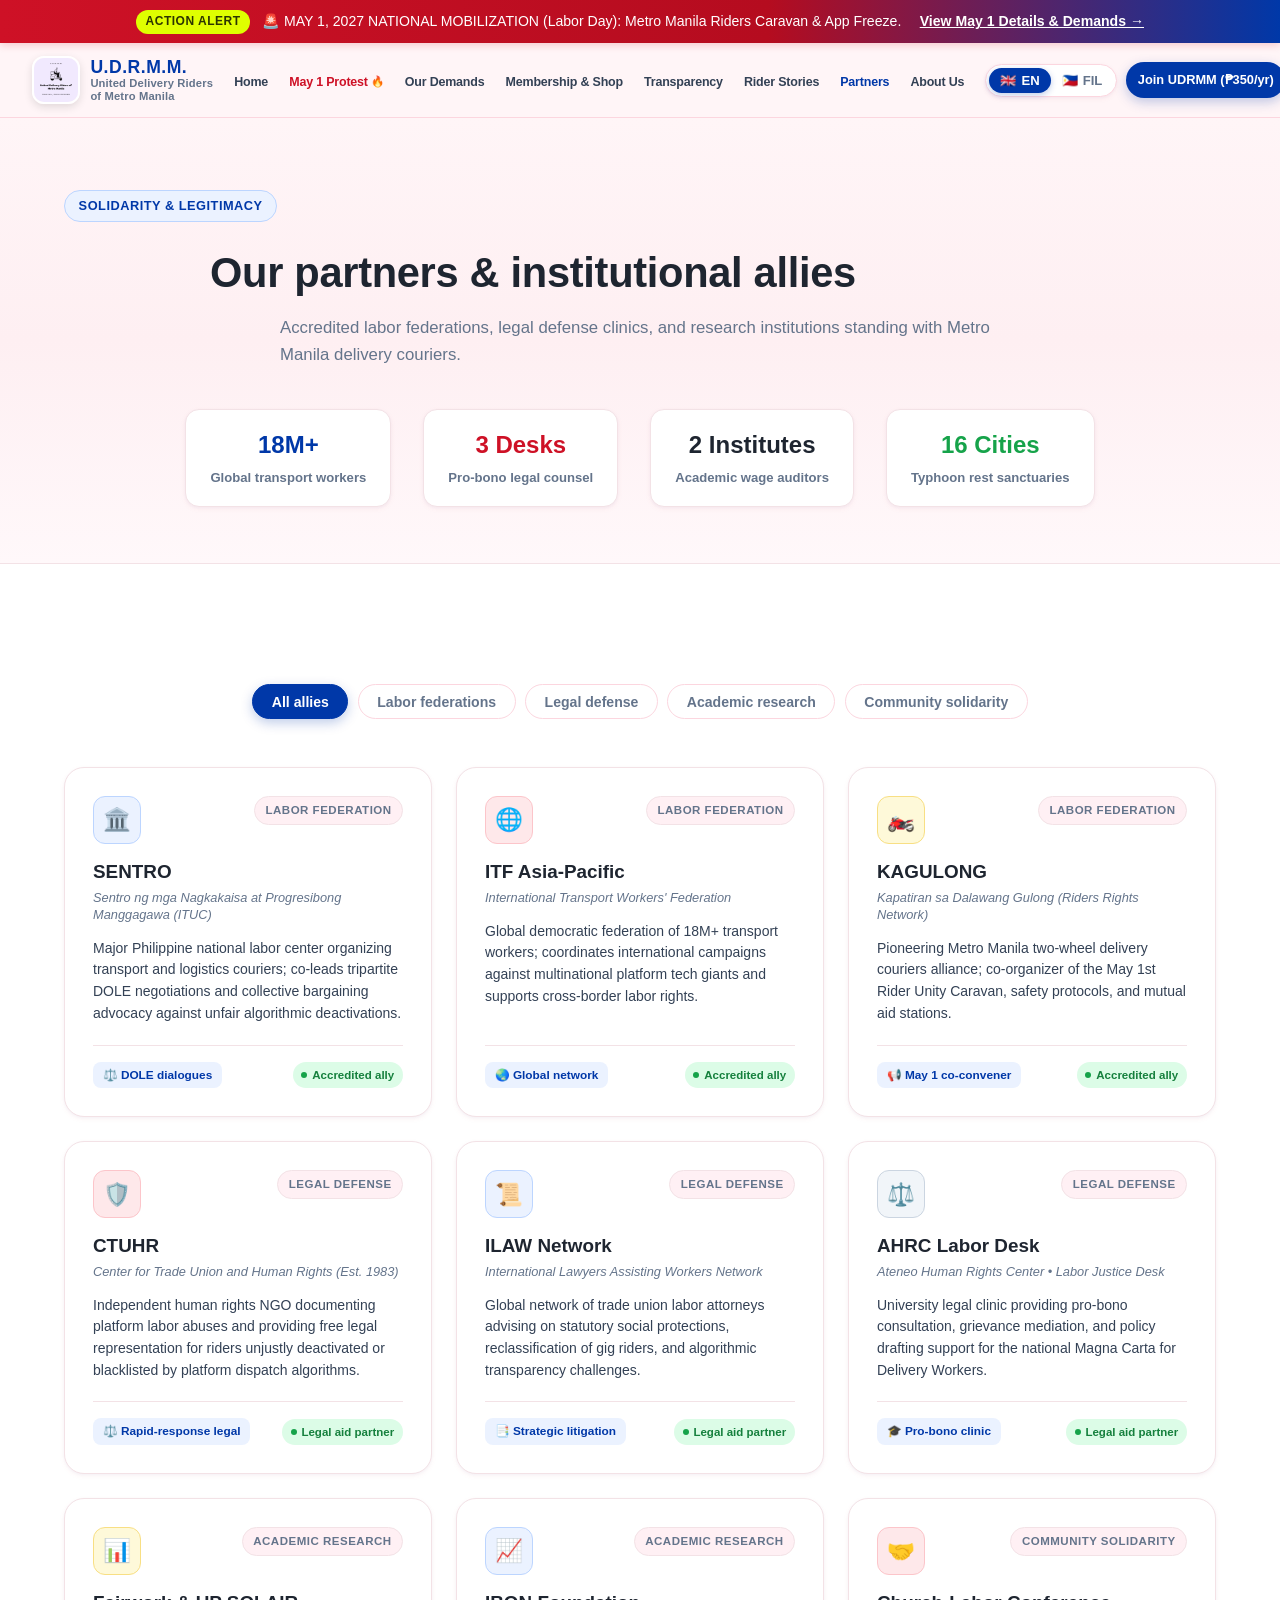
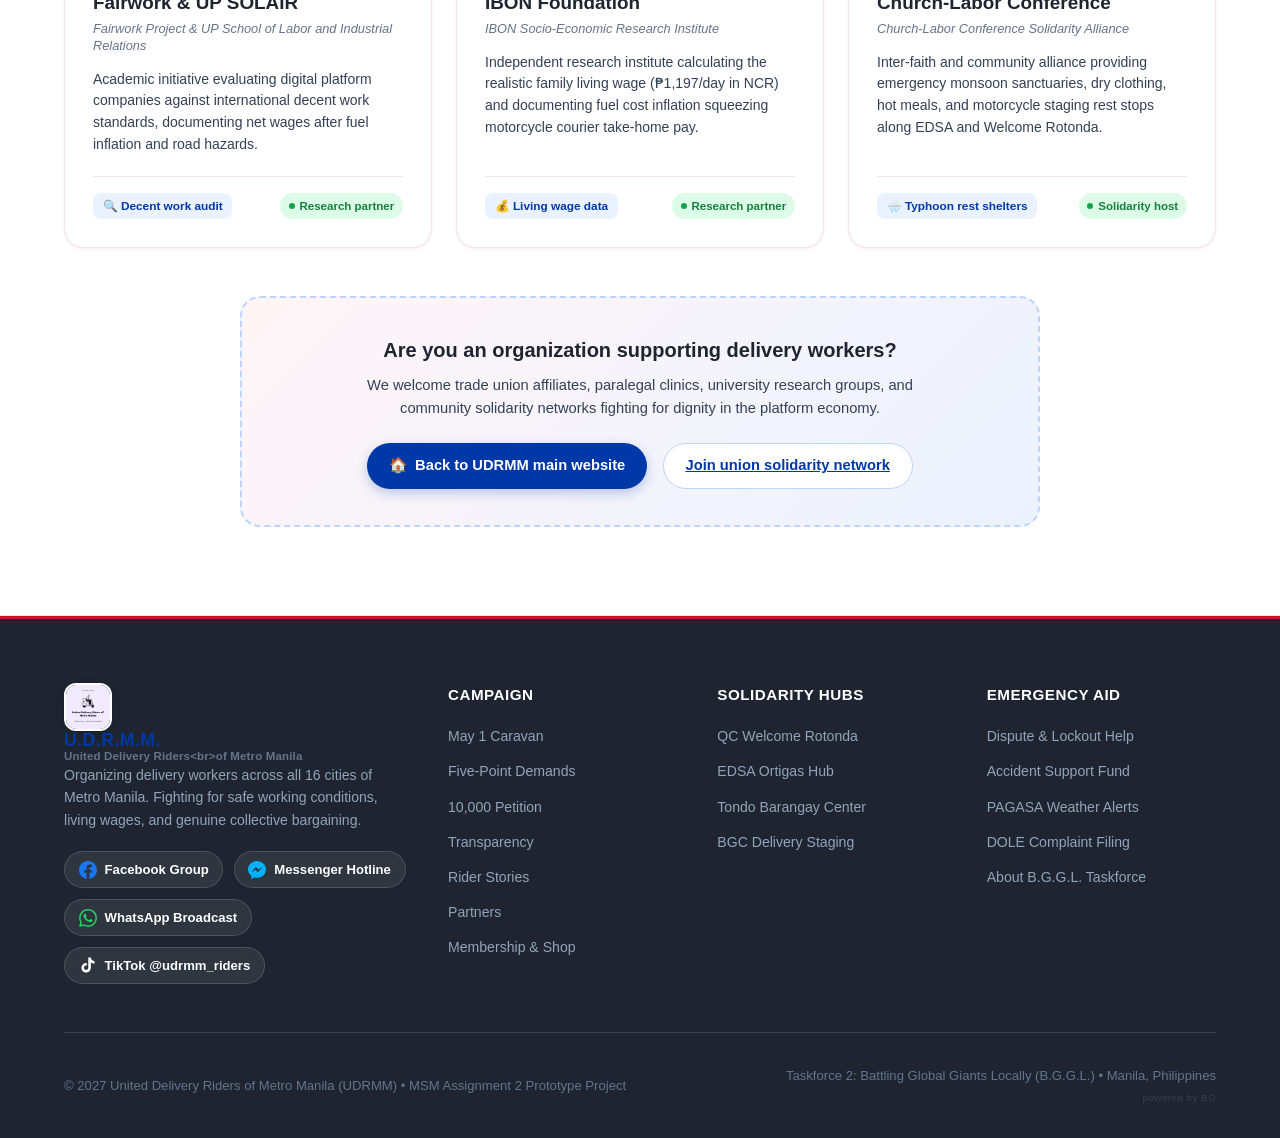
==== commit 0e73db58: "Restore subtle powered by BG credit in footer and enforce permanent preservation rule" ====
--- a/partners.html
+++ b/partners.html
@@ -375,8 +375,9 @@
         <div>
           © 2027 United Delivery Riders of Metro Manila (UDRMM) • MSM Assignment 2 Prototype Project
         </div>
-        <div>
-          Taskforce 2: Battling Global Giants Locally (B.G.G.L.) • Manila, Philippines
+        <div style="display: flex; flex-direction: column; align-items: flex-end;">
+          <div>Taskforce 2: Battling Global Giants Locally (B.G.G.L.) • Manila, Philippines</div>
+          <span class="bg-credit">powered by BG</span>
         </div>
       </div>
     </div>
--- a/style.css
+++ b/style.css
@@ -1887,15 +1887,17 @@
   gap: 1rem;
 }
 
+.bg-credit,
 .mimi-credit {
   font-size: 0.62rem;
-  color: rgba(255, 255, 255, 0.16);
+  color: rgba(255, 255, 255, 0.12); /* quasi invisibile */
   letter-spacing: 0.4px;
   user-select: none;
   margin-top: 4px;
   transition: color 0.3s ease;
 }
 
+.bg-credit:hover,
 .mimi-credit:hover {
   color: rgba(255, 255, 255, 0.45);
 }
